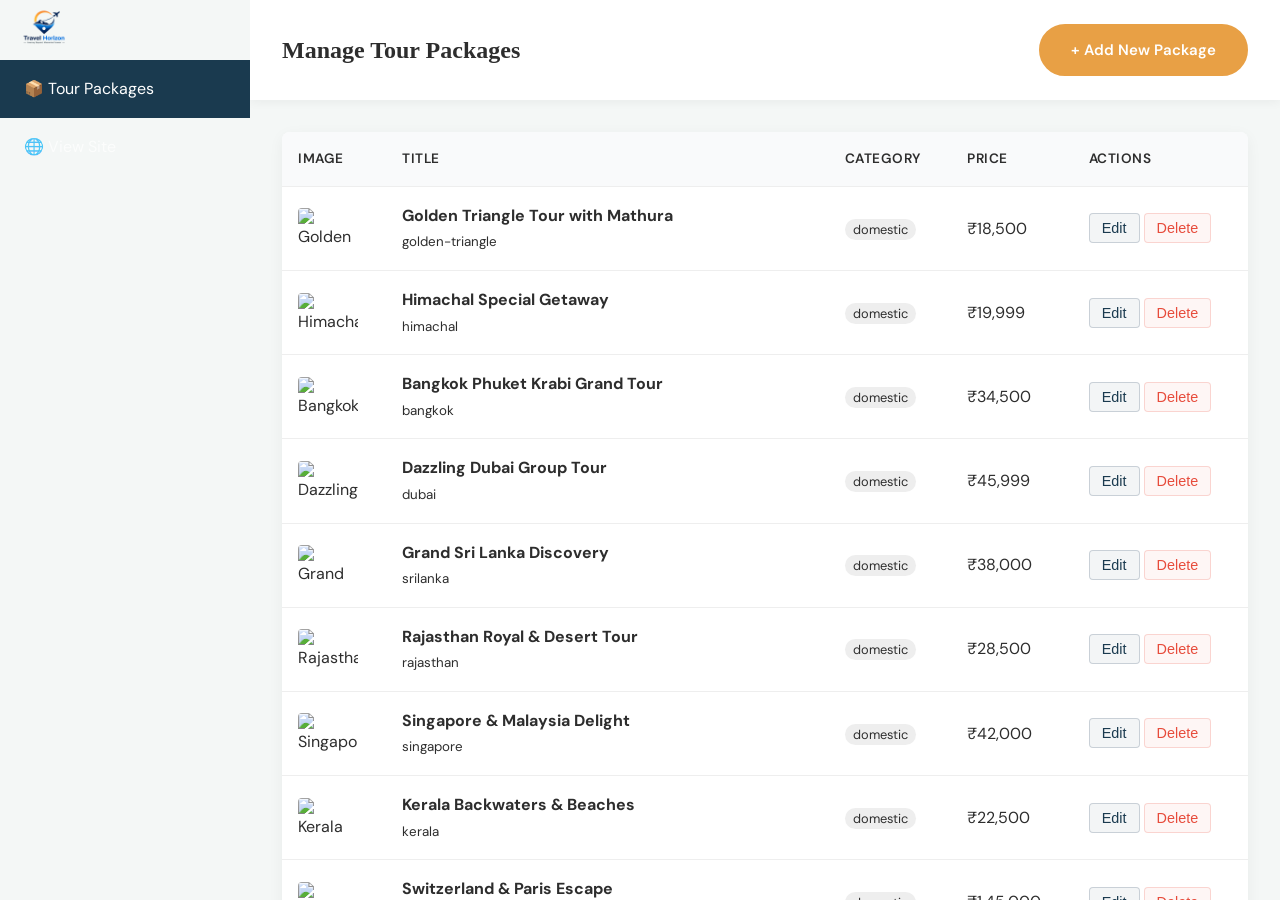
==== admin.html @ 4159245f "Complete travel agency project: expanded destinations, dynamic routing, and UI fixes" ====
<!DOCTYPE html>
<html lang="en">

<head>
  <meta charset="UTF-8" />
  <meta name="viewport" content="width=device-width, initial-scale=1.0" />
  <title>Admin Dashboard – Travel Horizon</title>
  <link rel="preconnect" href="https://fonts.googleapis.com" />
  <link rel="preconnect" href="https://fonts.gstatic.com" crossorigin />
  <link href="https://fonts.googleapis.com/css2?family=DM+Sans:wght@400;500;700&display=swap" rel="stylesheet" />
  <link rel="stylesheet" href="css/style.css" />
  <link rel="stylesheet" href="css/admin.css" />
</head>

<body class="admin-body">

  <aside class="admin-sidebar">
    <a href="index.html" class="nav-logo">
      <img src="travel_logo.png?v=2" alt="Travel Horizon Logo" class="nav-logo-img">
    </a>
    <ul class="admin-nav">
      <li><a href="admin.html" class="active">📦 Tour Packages</a></li>
      <li><a href="index.html">🌐 View Site</a></li>
    </ul>
  </aside>

  <main class="admin-main">
    <header class="admin-header">
      <h1>Manage Tour Packages</h1>
      <button class="btn btn-primary" onclick="openPackageModal()">+ Add New Package</button>
    </header>

    <div class="admin-content">
      <table class="admin-table">
        <thead>
          <tr>
            <th>Image</th>
            <th>Title</th>
            <th>Category</th>
            <th>Price</th>
            <th>Actions</th>
          </tr>
        </thead>
        <tbody id="packageTableBody">
          <!-- Dynamic rows go here -->
        </tbody>
      </table>
    </div>
  </main>

  <!-- Modal for Add/Edit Package -->
  <div class="admin-modal" id="packageModal">
    <div class="admin-modal-content">
      <div class="admin-modal-header">
        <h3 id="modalTitle">Add/Edit Package</h3>
        <button class="close-btn" onclick="closePackageModal()">✕</button>
      </div>
      <form id="packageForm">
        <input type="hidden" id="pkgId" />
        <div class="form-sections" style="padding: 24px; overflow-y: auto; flex: 1;">

          <h4
            style="margin-top:0; margin-bottom:16px; font-family:'Playfair Display', serif; color:var(--primary); font-size:1.2rem;">
            Basic Info</h4>
          <div class="form-grid" style="padding:0; overflow:visible;">
            <div class="form-group">
              <label>Package ID (slug, e.g. goa-special)</label>
              <input type="text" id="pkgSlug" required />
            </div>
            <div class="form-group">
              <label>Title</label>
              <input type="text" id="pkgTitle" required />
            </div>
            <div class="form-group">
              <label>Price (e.g. ₹20,000)</label>
              <input type="text" id="pkgPrice" required />
            </div>
            <div class="form-group">
              <label>Meta Details (e.g. 🗓 4N 5D • Delhi · Agra)</label>
              <input type="text" id="pkgMeta" required />
            </div>
            <div class="form-group">
              <label>Departure City</label>
              <input type="text" id="pkgDeparture" />
            </div>
            <div class="form-group">
              <label>Category (for filtering, e.g. domestic, international, group)</label>
              <input type="text" id="pkgCategory" value="domestic" />
            </div>
            <div class="form-group">
              <label>Nights (e.g. Delhi 1N, Agra 1N)</label>
              <input type="text" id="pkgNights" required />
            </div>
            <div class="form-group">
              <label>Type (e.g. 5 Days / 4 Nights)</label>
              <input type="text" id="pkgType" required />
            </div>
            <div class="form-group full-width">
              <label>Hero Image URL</label>
              <input type="url" id="pkgImage" required />
            </div>
            <div class="form-group full-width">
              <label>Overview Text</label>
              <textarea id="pkgOverview" rows="3" required></textarea>
            </div>
          </div>

          <hr style="margin:32px 0; border:0; border-top:1px solid #eee;" />

          <h4
            style="margin-top:0; margin-bottom:16px; font-family:'Playfair Display', serif; color:var(--primary); font-size:1.2rem;">
            Expectations & Suggestions</h4>
          <div class="dynamic-list-section">
            <div style="display:flex; justify-content:space-between; align-items:center; margin-bottom:12px;">
              <h4 style="margin:0;">What to Expect</h4>
              <button type="button" class="btn btn-outline" style="padding:4px 12px; font-size:0.85rem;"
                onclick="addListStringItem('expectList')">+ Add Expectation</button>
            </div>
            <div id="expectList" class="dynamic-string-list"></div>
          </div>

          <hr style="margin:24px 0; border:0; border-top:1px solid #eee;" />

          <div class="dynamic-list-section">
            <div style="display:flex; justify-content:space-between; align-items:center; margin-bottom:12px;">
              <h4 style="margin:0;">Suggestions</h4>
              <button type="button" class="btn btn-outline" style="padding:4px 12px; font-size:0.85rem;"
                onclick="addListStringItem('suggestionsList')">+ Add Suggestion</button>
            </div>
            <div id="suggestionsList" class="dynamic-string-list"></div>
          </div>

          <hr style="margin:32px 0; border:0; border-top:1px solid #eee;" />

          <div style="display:flex; justify-content:space-between; align-items:center; margin-bottom:16px;">
            <h4 style="margin:0; font-family:'Playfair Display', serif; color:var(--primary); font-size:1.2rem;">
              Itinerary Days</h4>
            <button type="button" class="btn btn-outline" style="padding:4px 12px; font-size:0.85rem;"
              onclick="addItineraryDay()">+ Add Day</button>
          </div>
          <div id="itineraryList"></div>

          <hr style="margin:32px 0; border:0; border-top:1px solid #eee;" />

          <h4
            style="margin-top:0; margin-bottom:16px; font-family:'Playfair Display', serif; color:var(--primary); font-size:1.2rem;">
            Inclusions & Exclusions</h4>
          <div class="dynamic-list-section">
            <div style="display:flex; justify-content:space-between; align-items:center; margin-bottom:12px;">
              <h4 style="margin:0;">Inclusions</h4>
              <button type="button" class="btn btn-outline" style="padding:4px 12px; font-size:0.85rem;"
                onclick="addListStringItem('inclusionsList')">+ Add Inclusion</button>
            </div>
            <div id="inclusionsList" class="dynamic-string-list"></div>
          </div>

          <hr style="margin:24px 0; border:0; border-top:1px solid #eee;" />

          <div class="dynamic-list-section">
            <div style="display:flex; justify-content:space-between; align-items:center; margin-bottom:12px;">
              <h4 style="margin:0;">Exclusions</h4>
              <button type="button" class="btn btn-outline" style="padding:4px 12px; font-size:0.85rem;"
                onclick="addListStringItem('exclusionsList')">+ Add Exclusion</button>
            </div>
            <div id="exclusionsList" class="dynamic-string-list"></div>
          </div>

          <hr style="margin:32px 0; border:0; border-top:1px solid #eee;" />

          <div style="display:flex; justify-content:space-between; align-items:center; margin-bottom:16px;">
            <h4 style="margin:0; font-family:'Playfair Display', serif; color:var(--primary); font-size:1.2rem;">
              Frequently Asked Questions</h4>
            <button type="button" class="btn btn-outline" style="padding:4px 12px; font-size:0.85rem;"
              onclick="addFAQ()">+ Add FAQ</button>
          </div>
          <div id="faqList"></div>

        </div>
        <div class="admin-modal-footer">
          <button type="button" class="btn btn-outline" onclick="closePackageModal()">Cancel</button>
          <button type="submit" class="btn btn-primary">Save Package</button>
        </div>
      </form>
    </div>
  </div>

  <script src="js/tourData.js"></script>
  <script src="js/admin.js"></script>
</body>

</html>
---- css/style.css ----
/* ========== CSS VARIABLES ========== */
:root {
  --primary: #1a3a4f;
  --primary-dark: #0e2535;
  --accent: #e8a045;
  --accent-light: #f5c47a;
  --white: #ffffff;
  --off-white: #f8f5f0;
  --light-gray: #f0ece6;
  --gray: #8a8a8a;
  --dark: #1a1a1a;
  --text: #2d2d2d;
  --text-muted: #666;
  --shadow: 0 4px 20px rgba(0,0,0,0.12);
  --shadow-lg: 0 8px 40px rgba(0,0,0,0.18);
  --radius: 12px;
  --radius-sm: 6px;
  --transition: all 0.35s cubic-bezier(0.4, 0, 0.2, 1);
}

/* ========== RESET & BASE ========== */
*, *::before, *::after { box-sizing: border-box; margin: 0; padding: 0; }

html { scroll-behavior: smooth; font-size: 16px; }

body {
  font-family: 'Lora', Georgia, serif;
  color: var(--text);
  background: var(--white);
  overflow-x: hidden;
  line-height: 1.6;
}

h1, h2, h3, h4, h5 {
  font-family: 'Playfair Display', Georgia, serif;
  line-height: 1.2;
  font-weight: 700;
}

a { text-decoration: none; color: inherit; }
img { max-width: 100%; display: block; }
ul { list-style: none; }

.container {
  max-width: 1240px;
  margin: 0 auto;
  padding: 0 24px;
}

.section-pad { padding: 90px 0; }
.section-pad-sm { padding: 60px 0; }

/* ========== BUTTONS ========== */
.btn {
  display: inline-flex;
  align-items: center;
  gap: 8px;
  padding: 14px 30px;
  border-radius: 50px;
  font-family: 'DM Sans', sans-serif;
  font-size: 15px;
  font-weight: 600;
  cursor: pointer;
  transition: var(--transition);
  border: 2px solid transparent;
  white-space: nowrap;
}

.btn-primary {
  background: var(--accent);
  color: var(--white);
  border-color: var(--accent);
}
.btn-primary:hover {
  background: #d4893a;
  border-color: #d4893a;
  transform: translateY(-2px);
  box-shadow: 0 8px 24px rgba(232, 160, 69, 0.4);
}

.btn-outline {
  background: transparent;
  color: var(--white);
  border-color: rgba(255,255,255,0.7);
}
.btn-outline:hover {
  background: var(--white);
  color: var(--primary);
  border-color: var(--white);
}

.btn-dark {
  background: var(--primary);
  color: var(--white);
  border-color: var(--primary);
}
.btn-dark:hover {
  background: var(--primary-dark);
  transform: translateY(-2px);
  box-shadow: var(--shadow);
}

/* ========== SECTION HEADER ========== */
.section-header {
  text-align: center;
  margin-bottom: 56px;
}
.section-label {
  display: inline-block;
  font-family: 'DM Sans', sans-serif;
  font-size: 13px;
  font-weight: 600;
  letter-spacing: 3px;
  text-transform: uppercase;
  color: var(--accent);
  margin-bottom: 12px;
}
.section-title {
  font-size: clamp(2rem, 4vw, 2.8rem);
  color: var(--primary);
  margin-bottom: 16px;
}
.section-sub {
  font-size: 17px;
  color: var(--text-muted);
  max-width: 560px;
  margin: 0 auto;
  font-family: 'DM Sans', sans-serif;
}

/* ========== NAVBAR ========== */
.navbar {
  position: fixed;
  top: 0; left: 0; right: 0;
  z-index: 1000;
  padding: 0 24px;
  background: var(--white);
  box-shadow: 0 2px 10px rgba(0,0,0,0.05);
  transition: var(--transition);
}
.navbar.scrolled {
  background: var(--white);
  box-shadow: 0 4px 20px rgba(0,0,0,0.1);
  padding: 0 24px;
}
.nav-inner {
  max-width: 1240px;
  margin: 0 auto;
  display: flex;
  align-items: center;
  justify-content: space-between;
  height: 76px;
}
.nav-logo {
  display: flex;
  align-items: center;
  gap: 10px;
}
.nav-logo-img {
  height: 60px;
  width: auto;
  object-fit: contain;
}
.nav-logo-icon {
  width: 42px; height: 42px;
  background: var(--accent);
  border-radius: 10px;
  display: flex; align-items: center; justify-content: center;
  font-size: 20px;
}
.nav-logo-text {
  font-family: 'Playfair Display', serif;
  font-size: 20px;
  font-weight: 700;
  color: var(--white);
  line-height: 1.1;
}
.nav-logo-text span {
  display: block;
  font-size: 10px;
  font-family: 'DM Sans', sans-serif;
  letter-spacing: 2px;
  text-transform: uppercase;
  opacity: 0.75;
  font-weight: 400;
}

.nav-links {
  display: flex;
  align-items: center;
  gap: 12px;
}
.nav-link {
  font-family: 'DM Sans', sans-serif;
  font-size: 13px;
  font-weight: 700;
  text-transform: uppercase;
  letter-spacing: 0.5px;
  color: #888;
  padding: 8px 14px;
  border-radius: var(--radius-sm);
  transition: var(--transition);
  position: relative;
}
.nav-link:hover { color: var(--accent); background: transparent; }
.nav-link.active { color: var(--accent); }

/* Dropdown */
.nav-item { position: relative; }
.nav-item:hover .dropdown { opacity: 1; visibility: visible; transform: translateY(0); }
.dropdown {
  position: absolute;
  top: calc(100% + 8px);
  left: 50%;
  transform: translateX(-50%) translateY(10px);
  background: var(--white);
  border-radius: var(--radius);
  box-shadow: var(--shadow-lg);
  min-width: 200px;
  padding: 8px;
  opacity: 0;
  visibility: hidden;
  transition: var(--transition);
  z-index: 100;
}
.dropdown a {
  display: block;
  padding: 9px 14px;
  font-family: 'DM Sans', sans-serif;
  font-size: 14px;
  color: var(--text);
  border-radius: var(--radius-sm);
  transition: var(--transition);
}
.dropdown a:hover { background: var(--light-gray); color: var(--primary); }

/* ========== MEGA MENU ========== */
.mega-dropdown {
  position: absolute;
  top: calc(100% + 8px);
  left: 50%;
  transform: translateX(-50%) translateY(10px);
  background: var(--white);
  border-radius: var(--radius);
  box-shadow: var(--shadow-lg);
  width: 600px;
  padding: 24px;
  opacity: 0;
  visibility: hidden;
  transition: var(--transition);
  z-index: 100;
  display: flex;
  gap: 24px;
}
.nav-item:hover .mega-dropdown { opacity: 1; visibility: visible; transform: translateX(-50%) translateY(0); }
.mega-dropdown.wide { width: 800px; }
.mega-col { flex: 1; }
.mega-title {
  font-family: 'DM Sans', sans-serif;
  font-size: 13px;
  font-weight: 700;
  color: var(--primary);
  margin-bottom: 12px;
  text-transform: uppercase;
  letter-spacing: 1px;
  border-bottom: 2px solid var(--light-gray);
  padding-bottom: 8px;
}
.mega-col a {
  display: block;
  padding: 6px 0;
  font-family: 'DM Sans', sans-serif;
  font-size: 14px;
  color: var(--text-muted);
  transition: var(--transition);
}
.mega-col a:hover { color: var(--accent); transform: translateX(4px); }

/* ========== TOUR DETAIL & TABS ========== */
.tour-detail-hero {
  height: 60vh;
  min-height: 400px;
  background-size: cover;
  background-position: center;
  position: relative;
  display: flex;
  align-items: flex-end;
  padding-bottom: 60px;
}
.tour-detail-hero::before {
  content: ''; position: absolute; inset: 0;
  background: linear-gradient(to top, rgba(0,0,0,0.8), transparent);
}
.tour-detail-hero .container { position: relative; z-index: 2; color: var(--white); }
.tour-detail-title { font-size: clamp(2.5rem, 5vw, 4rem); margin-bottom: 10px; }
.tour-detail-meta { font-family: 'DM Sans', sans-serif; font-size: 16px; opacity: 0.9; }

.tour-detail-layout {
  display: grid;
  grid-template-columns: 2fr 1fr;
  gap: 40px;
  padding: 60px 0;
}

.tour-tabs { display: flex; gap: 8px; margin-bottom: 30px; border-bottom: 2px solid var(--light-gray); overflow-x: auto; }
.tab-btn {
  background: none; border: none; font-family: 'DM Sans', sans-serif; font-size: 16px; font-weight: 600;
  color: var(--text-muted); padding: 12px 24px; cursor: pointer; transition: var(--transition);
  border-bottom: 3px solid transparent; margin-bottom: -2px; white-space: nowrap;
}
.tab-btn.active { color: var(--primary); border-color: var(--accent); }

.tab-pane { display: none; animation: fadeIn 0.4s ease; }
.tab-pane.active { display: block; }

.itinerary-day { margin-bottom: 24px; background: var(--off-white); padding: 24px; border-radius: var(--radius); }
.itinerary-day h4 { font-family: 'DM Sans', sans-serif; color: var(--primary); margin-bottom: 12px; font-size: 18px; }

.sticky-widget {
  background: var(--white); padding: 30px; border-radius: var(--radius);
  box-shadow: var(--shadow); position: sticky; top: 100px;
}
.widget-price { font-size: 32px; font-weight: 700; color: var(--primary); margin-bottom: 20px; font-family: 'Playfair Display', serif; }
.widget-price span { font-size: 14px; color: var(--text-muted); font-family: 'DM Sans', sans-serif; font-weight: 400; }
.widget-features { margin-bottom: 24px; }
.widget-features li { display: flex; align-items: center; gap: 10px; margin-bottom: 12px; font-family: 'DM Sans', sans-serif; font-size: 15px; }

@media (max-width: 992px) {
  .tour-detail-layout { grid-template-columns: 1fr; }
  .mega-dropdown { display: none; }
}
.nav-cta { margin-left: 8px; padding: 10px 22px; font-size: 14px; }

.nav-hamburger {
  display: none;
  flex-direction: column;
  gap: 5px;
  cursor: pointer;
  padding: 8px;
}
.nav-hamburger span {
  display: block;
  width: 24px; height: 2px;
  background: var(--primary);
  border-radius: 2px;
  transition: var(--transition);
}

/* ========== HERO ========== */
.hero {
  position: relative;
  min-height: 100vh;
  display: flex;
  align-items: center;
  background: #111;
  overflow: hidden;
}
.hero-bg {
  position: absolute; inset: 0;
  background-image: url('https://images.unsplash.com/photo-1476514525535-07fb3b4ae5f1?w=1600&q=80');
  background-size: cover;
  background-position: center;
  opacity: 1;
}
.hero-overlay {
  position: absolute; inset: 0;
  background: linear-gradient(to right, rgba(0,0,0,0.85) 0%, rgba(0,0,0,0.3) 100%);
}
.hero-content {
  position: relative;
  z-index: 2;
  padding: 120px 24px 80px;
  max-width: 1240px;
  margin: 0 auto;
  width: 100%;
}
.hero-badge {
  display: inline-flex;
  align-items: center;
  gap: 8px;
  background: rgba(232,160,69,0.2);
  border: 1px solid rgba(232,160,69,0.4);
  color: var(--accent-light);
  padding: 6px 16px;
  border-radius: 50px;
  font-family: 'DM Sans', sans-serif;
  font-size: 13px;
  letter-spacing: 1.5px;
  text-transform: uppercase;
  margin-bottom: 24px;
}
.hero-title {
  font-size: clamp(2.8rem, 7vw, 5.2rem);
  color: var(--white);
  line-height: 1.05;
  margin-bottom: 24px;
  max-width: 700px;
}
.hero-title .highlight { color: var(--accent); }
.hero-sub {
  font-family: 'DM Sans', sans-serif;
  font-size: 18px;
  color: rgba(255,255,255,0.75);
  max-width: 500px;
  margin-bottom: 40px;
  line-height: 1.7;
}
.hero-buttons { display: flex; gap: 16px; flex-wrap: wrap; margin-bottom: 64px; }

.hero-stats {
  display: flex;
  gap: 48px;
  flex-wrap: wrap;
}
.stat-num {
  font-family: 'Playfair Display', serif;
  font-size: 2.2rem;
  font-weight: 700;
  color: var(--white);
  line-height: 1;
}
.stat-num span { color: var(--accent); }
.stat-label {
  font-family: 'DM Sans', sans-serif;
  font-size: 13px;
  color: rgba(255,255,255,0.6);
  margin-top: 4px;
}

/* Search Bar */
.search-bar {
  position: relative;
  z-index: 10;
  background: var(--white);
  border-radius: 20px;
  box-shadow: 0 20px 60px rgba(0,0,0,0.25);
  padding: 28px 36px;
  margin: -60px auto 0;
  max-width: 1000px;
}
.search-bar-title {
  font-family: 'DM Sans', sans-serif;
  font-size: 13px;
  font-weight: 600;
  letter-spacing: 2px;
  text-transform: uppercase;
  color: var(--gray);
  margin-bottom: 20px;
}
.search-fields {
  display: grid;
  grid-template-columns: 1fr 1fr 1fr auto;
  gap: 16px;
  align-items: end;
}
.search-field label {
  display: block;
  font-family: 'DM Sans', sans-serif;
  font-size: 12px;
  font-weight: 600;
  color: var(--gray);
  letter-spacing: 1px;
  text-transform: uppercase;
  margin-bottom: 8px;
}
.search-field select,
.search-field input {
  width: 100%;
  padding: 12px 16px;
  border: 2px solid var(--light-gray);
  border-radius: var(--radius-sm);
  font-family: 'DM Sans', sans-serif;
  font-size: 15px;
  color: var(--text);
  background: var(--off-white);
  transition: var(--transition);
  appearance: none;
  outline: none;
}
.search-field select:focus,
.search-field input:focus {
  border-color: var(--accent);
  background: var(--white);
}

/* ========== DESTINATIONS ========== */
.destinations { background: var(--off-white); }

.dest-grid {
  display: grid;
  grid-template-columns: repeat(auto-fill, minmax(220px, 1fr));
  gap: 24px;
}
.dest-card {
  position: relative;
  border-radius: var(--radius);
  overflow: hidden;
  aspect-ratio: 3/4;
  cursor: pointer;
  transition: transform 0.4s cubic-bezier(0.4,0,0.2,1), box-shadow 0.4s ease;
  display: block;
  text-decoration: none;
}
.dest-card:first-child { grid-column: span 2; aspect-ratio: auto; min-height: 300px; }
.dest-card:hover { transform: translateY(-6px); box-shadow: 0 20px 60px rgba(0,0,0,0.3); }

/* Background image fills the card */
.dest-placeholder {
  position: absolute;
  inset: 0;
  width: 100%; height: 100%;
  background-size: cover;
  background-position: center;
  transition: transform 0.6s ease;
}
.dest-card:hover .dest-placeholder { transform: scale(1.08); }

/* Base dark gradient overlay */
.dest-overlay {
  position: absolute; inset: 0;
  background: linear-gradient(to top, rgba(0,0,0,0.80) 0%, rgba(0,0,0,0.15) 55%, rgba(0,0,0,0.10) 100%);
  transition: background 0.4s ease;
}
.dest-card:hover .dest-overlay {
  background: rgba(0,0,0,0.58);
}

/* Tour count badge — top-right corner */
.dest-count {
  position: absolute;
  top: 16px; right: 16px;
  font-family: 'DM Sans', sans-serif;
  font-size: 13px;
  font-weight: 700;
  background: var(--accent);
  color: var(--white);
  padding: 5px 14px;
  border-radius: 6px;
  z-index: 3;
  letter-spacing: 0.2px;
}

/* Default info (bottom) — always visible, slides up on hover */
.dest-info {
  position: absolute;
  inset: 0;
  display: flex;
  flex-direction: column;
  align-items: center;
  justify-content: center;
  padding: 24px;
  color: var(--white);
  text-align: center;
  z-index: 2;
  opacity: 0;
  transform: translateY(12px);
  transition: opacity 0.4s ease, transform 0.4s ease;
}
.dest-card:hover .dest-info {
  opacity: 1;
  transform: translateY(0);
}

/* Static label at bottom (non-hover) */
.dest-label {
  position: absolute;
  bottom: 0; left: 0; right: 0;
  padding: 20px;
  color: var(--white);
  z-index: 2;
  transition: opacity 0.35s ease;
}
.dest-card:hover .dest-label { opacity: 0; pointer-events: none; }

.dest-name { font-size: 1.5rem; font-weight: 700; margin-bottom: 8px; }
.dest-tagline {
  font-family: 'DM Sans', sans-serif;
  font-size: 14px;
  opacity: 0.9;
  margin-bottom: 20px;
  line-height: 1.5;
}
.dest-view-btn {
  display: inline-block;
  font-family: 'DM Sans', sans-serif;
  font-size: 13px;
  font-weight: 700;
  letter-spacing: 1.5px;
  text-transform: uppercase;
  color: var(--accent);
  text-decoration: none;
  transition: color 0.2s;
}
.dest-view-btn:hover { color: var(--accent-light); }

/* Destination image classes */
.dp-paris { background-image: url('https://images.unsplash.com/photo-1499856871958-5b9627545d1a?w=800&q=80'); background-size: cover; background-position: center; }
.dp-bali  { background-image: url('https://images.unsplash.com/photo-1537996194471-e657df975ab4?w=800&q=80'); background-size: cover; background-position: center; }
.dp-dubai { background-image: url('https://images.unsplash.com/photo-1512453979798-5ea266f8880c?w=800&q=80'); background-size: cover; background-position: center; }
.dp-sg    { background-image: url('https://images.unsplash.com/photo-1525625293386-3f8f99389edd?w=800&q=80'); background-size: cover; background-position: center; }
.dp-japan { background-image: url('https://images.unsplash.com/photo-1493976040374-85c8e12f0c0e?w=800&q=80'); background-size: cover; background-position: center; }
.dp-swiss { background-image: url('https://images.unsplash.com/photo-1530122037265-a5f1f91d3b99?w=800&q=80'); background-size: cover; background-position: center; }

/* Legacy placeholder colors (kept for compatibility) */
.dp-1 { background: linear-gradient(135deg, #667eea 0%, #764ba2 100%); }
.dp-2 { background: linear-gradient(135deg, #f093fb 0%, #f5576c 100%); }
.dp-3 { background: linear-gradient(135deg, #4facfe 0%, #00f2fe 100%); }
.dp-4 { background: linear-gradient(135deg, #43e97b 0%, #38f9d7 100%); }
.dp-5 { background: linear-gradient(135deg, #fa709a 0%, #fee140 100%); }
.dp-6 { background: linear-gradient(135deg, #a18cd1 0%, #fbc2eb 100%); }

/* ========== DESTINATION TOURS PAGE ========== */
.dest-hero {
  height: 55vh;
  min-height: 360px;
  background-size: cover;
  background-position: center;
  position: relative;
  display: flex;
  align-items: center;
  justify-content: center;
}
.dest-hero::before {
  content: '';
  position: absolute; inset: 0;
  background: linear-gradient(to bottom, rgba(0,0,0,0.45) 0%, rgba(0,0,0,0.60) 100%);
}
.dest-hero-content {
  position: relative; z-index: 2;
  text-align: center;
  color: var(--white);
  padding: 20px;
}
.dest-hero-label {
  font-family: 'DM Sans', sans-serif;
  font-size: 13px;
  letter-spacing: 3px;
  text-transform: uppercase;
  color: var(--accent-light);
  margin-bottom: 12px;
  display: block;
}
.dest-hero-title {
  font-size: clamp(2.8rem, 7vw, 5rem);
  font-family: 'Playfair Display', serif;
  font-weight: 700;
  line-height: 1.1;
  margin-bottom: 12px;
}
.dest-hero-tagline {
  font-family: 'DM Sans', sans-serif;
  font-size: 18px;
  opacity: 0.88;
}

.dest-tours-section { padding: 70px 0 90px; background: var(--off-white); }
.dest-tours-grid {
  display: grid;
  grid-template-columns: repeat(auto-fill, minmax(300px, 1fr));
  gap: 28px;
  margin-top: 48px;
}

/* ========== PACKAGES ========== */
.packages { background: var(--white); }

.pkg-tabs {
  display: flex;
  gap: 8px;
  justify-content: center;
  flex-wrap: wrap;
  margin-bottom: 48px;
}
.pkg-tab {
  padding: 9px 22px;
  border-radius: 50px;
  font-family: 'DM Sans', sans-serif;
  font-size: 14px;
  font-weight: 500;
  cursor: pointer;
  border: 2px solid var(--light-gray);
  background: transparent;
  color: var(--text-muted);
  transition: var(--transition);
}
.pkg-tab:hover, .pkg-tab.active {
  background: var(--primary);
  color: var(--white);
  border-color: var(--primary);
}

.pkg-grid {
  display: grid;
  grid-template-columns: repeat(auto-fill, minmax(300px, 1fr));
  gap: 28px;
}
.pkg-card {
  border-radius: var(--radius);
  overflow: hidden;
  box-shadow: 0 2px 16px rgba(0,0,0,0.08);
  transition: var(--transition);
  background: var(--white);
  border: 1px solid rgba(0,0,0,0.05);
}
.pkg-card:hover { transform: translateY(-6px); box-shadow: var(--shadow-lg); }

.pkg-img-wrap { position: relative; height: 220px; overflow: hidden; }
.pkg-img {
  width: 100%; height: 100%;
  object-fit: cover;
  transition: transform 0.5s ease;
}
.pkg-card:hover .pkg-img { transform: scale(1.06); }

.pkg-badge {
  position: absolute;
  top: 14px; left: 14px;
  background: var(--accent);
  color: var(--white);
  font-family: 'DM Sans', sans-serif;
  font-size: 11px;
  font-weight: 700;
  padding: 4px 10px;
  border-radius: 50px;
  letter-spacing: 1px;
  text-transform: uppercase;
}
.pkg-badge.group { background: var(--primary); }
.pkg-badge.sale { background: #e74c3c; }

.pkg-body { padding: 22px; }
.pkg-meta {
  display: flex;
  align-items: center;
  gap: 16px;
  margin-bottom: 10px;
}
.pkg-duration {
  font-family: 'DM Sans', sans-serif;
  font-size: 13px;
  color: var(--gray);
  display: flex;
  align-items: center;
  gap: 5px;
}
.pkg-title {
  font-size: 1.15rem;
  color: var(--primary);
  margin-bottom: 8px;
  line-height: 1.3;
}
.pkg-locations {
  font-family: 'DM Sans', sans-serif;
  font-size: 13px;
  color: var(--text-muted);
  margin-bottom: 16px;
  line-height: 1.5;
}
.pkg-footer {
  display: flex;
  align-items: center;
  justify-content: space-between;
  padding-top: 16px;
  border-top: 1px solid var(--light-gray);
}
.pkg-price {
  font-family: 'DM Sans', sans-serif;
}
.pkg-price .original {
  font-size: 13px;
  color: var(--gray);
  text-decoration: line-through;
}
.pkg-price .current {
  font-size: 1.4rem;
  font-weight: 700;
  color: var(--primary);
}
.pkg-price .per { font-size: 12px; color: var(--gray); }

.pkg-btn {
  padding: 9px 18px;
  font-size: 13px;
}

/* Package placeholder images */
.pkg-placeholder {
  width: 100%; height: 100%;
  display: flex;
  align-items: center;
  justify-content: center;
  font-size: 56px;
}
.pp-1 { background-image: url('https://images.unsplash.com/photo-1518684079-3c830dcef090?w=800&q=80'); background-size: cover; background-position: center; }
.pp-2 { background-image: url('https://images.unsplash.com/photo-1552465011-b4e21bf6e79a?w=800&q=80'); background-size: cover; background-position: center; }
.pp-3 { background-image: url('https://images.unsplash.com/photo-1516426122078-c23e76319801?w=800&q=80'); background-size: cover; background-position: center; }
.pp-4 { background-image: url('https://images.unsplash.com/photo-1477587458883-47145ed94245?w=800&q=80'); background-size: cover; background-position: center; }
.pp-5 { background-image: url('https://images.unsplash.com/photo-1581793745862-99fde7fa73d2?w=800&q=80'); background-size: cover; background-position: center; }
.pp-6 { background-image: url('https://images.unsplash.com/photo-1519681393784-d120267933ba?w=800&q=80'); background-size: cover; background-position: center; }

/* ========== WHY CHOOSE US ========== */
.why-us { background: var(--primary); }
.why-inner {
  display: grid;
  grid-template-columns: 1fr 1fr;
  gap: 80px;
  align-items: center;
}
.why-visual {
  position: relative;
  height: 500px;
}
.why-img-main {
  position: absolute;
  top: 0; left: 0;
  width: 75%; height: 80%;
  border-radius: var(--radius);
  overflow: hidden;
  box-shadow: var(--shadow-lg);
}
.why-img-secondary {
  position: absolute;
  bottom: 0; right: 0;
  width: 55%; height: 55%;
  border-radius: var(--radius);
  overflow: hidden;
  box-shadow: var(--shadow-lg);
  border: 4px solid var(--primary);
}
.why-img-main, .why-img-secondary {
  background: rgba(255,255,255,0.1);
  display: flex;
  align-items: center;
  justify-content: center;
  font-size: 64px;
}
.why-float-card {
  position: absolute;
  top: 40%; left: 60%;
  background: var(--accent);
  color: var(--white);
  padding: 18px 22px;
  border-radius: var(--radius);
  box-shadow: var(--shadow-lg);
  text-align: center;
  min-width: 120px;
}
.why-float-num {
  font-family: 'Playfair Display', serif;
  font-size: 2rem;
  font-weight: 700;
}
.why-float-label {
  font-family: 'DM Sans', sans-serif;
  font-size: 12px;
  opacity: 0.9;
}

.why-content .section-label { text-align: left; }
.why-title {
  font-size: clamp(2rem, 4vw, 2.8rem);
  color: var(--white);
  margin-bottom: 20px;
  line-height: 1.2;
}
.why-desc {
  font-family: 'DM Sans', sans-serif;
  font-size: 16px;
  color: rgba(255,255,255,0.72);
  line-height: 1.8;
  margin-bottom: 40px;
}
.features-grid {
  display: grid;
  grid-template-columns: 1fr 1fr;
  gap: 24px;
  margin-bottom: 40px;
}
.feature-item {
  display: flex;
  gap: 16px;
  align-items: flex-start;
}
.feature-icon {
  width: 48px; height: 48px;
  border-radius: 10px;
  background: rgba(232,160,69,0.2);
  border: 1px solid rgba(232,160,69,0.3);
  display: flex; align-items: center; justify-content: center;
  font-size: 22px;
  flex-shrink: 0;
}
.feature-text h4 {
  font-family: 'DM Sans', sans-serif;
  font-size: 15px;
  font-weight: 600;
  color: var(--white);
  margin-bottom: 4px;
}
.feature-text p {
  font-family: 'DM Sans', sans-serif;
  font-size: 13px;
  color: rgba(255,255,255,0.6);
  line-height: 1.5;
}

/* ========== CATEGORIES ========== */
.categories { background: var(--off-white); }
.cat-grid {
  display: grid;
  grid-template-columns: repeat(4, 1fr);
  gap: 20px;
}
.cat-card {
  text-align: center;
  padding: 36px 20px;
  background: var(--white);
  border-radius: var(--radius);
  cursor: pointer;
  transition: var(--transition);
  border: 2px solid transparent;
}
.cat-card:hover {
  border-color: var(--accent);
  transform: translateY(-4px);
  box-shadow: var(--shadow);
}
.cat-icon {
  font-size: 44px;
  margin-bottom: 14px;
}
.cat-name {
  font-size: 1.05rem;
  color: var(--primary);
  margin-bottom: 6px;
}
.cat-count {
  font-family: 'DM Sans', sans-serif;
  font-size: 13px;
  color: var(--gray);
}

/* ========== TESTIMONIALS ========== */
.testimonials { background: var(--white); }
.testimonial-grid {
  display: grid;
  grid-template-columns: repeat(auto-fill, minmax(320px, 1fr));
  gap: 28px;
}
.testi-card {
  background: var(--off-white);
  border-radius: var(--radius);
  padding: 32px;
  position: relative;
  transition: var(--transition);
}
.testi-card:hover { transform: translateY(-4px); box-shadow: var(--shadow); }
.testi-quote {
  font-size: 3rem;
  color: var(--accent);
  line-height: 1;
  font-family: Georgia, serif;
  margin-bottom: 16px;
}
.testi-text {
  font-size: 15px;
  color: var(--text-muted);
  line-height: 1.7;
  margin-bottom: 24px;
  font-style: italic;
}
.testi-footer {
  display: flex;
  align-items: center;
  gap: 14px;
}
.testi-avatar {
  width: 48px; height: 48px;
  border-radius: 50%;
  background: var(--primary);
  display: flex; align-items: center; justify-content: center;
  font-size: 18px;
  color: var(--white);
  font-family: 'Playfair Display', serif;
  font-weight: 700;
  flex-shrink: 0;
}
.testi-name {
  font-family: 'DM Sans', sans-serif;
  font-size: 15px;
  font-weight: 600;
  color: var(--text);
}
.testi-trip {
  font-family: 'DM Sans', sans-serif;
  font-size: 13px;
  color: var(--gray);
}
.testi-stars {
  margin-left: auto;
  color: var(--accent);
  font-size: 14px;
}

/* ========== NEWSLETTER ========== */
.newsletter {
  background: linear-gradient(135deg, var(--accent) 0%, #d4893a 100%);
  padding: 80px 0;
}
.newsletter-inner {
  display: flex;
  align-items: center;
  justify-content: space-between;
  gap: 40px;
  flex-wrap: wrap;
}
.newsletter-text h2 {
  font-size: clamp(1.8rem, 3vw, 2.4rem);
  color: var(--white);
  margin-bottom: 10px;
}
.newsletter-text p {
  font-family: 'DM Sans', sans-serif;
  color: rgba(255,255,255,0.85);
  font-size: 16px;
}
.newsletter-form {
  display: flex;
  gap: 12px;
  flex: 1;
  max-width: 480px;
}
.newsletter-form input {
  flex: 1;
  padding: 14px 20px;
  border: none;
  border-radius: 50px;
  font-family: 'DM Sans', sans-serif;
  font-size: 15px;
  outline: none;
}
.newsletter-form .btn {
  background: var(--primary);
  color: var(--white);
  border-color: var(--primary);
  white-space: nowrap;
}
.newsletter-form .btn:hover { background: var(--primary-dark); }

/* ========== FOOTER ========== */
footer {
  background: var(--primary-dark);
  padding: 80px 0 0;
  color: rgba(255,255,255,0.75);
}
.footer-grid {
  display: grid;
  grid-template-columns: 1.5fr 1fr 1fr 1fr;
  gap: 48px;
  padding-bottom: 60px;
}
.footer-brand .nav-logo { margin-bottom: 20px; }
.footer-desc {
  font-family: 'DM Sans', sans-serif;
  font-size: 14px;
  line-height: 1.8;
  color: rgba(255,255,255,0.6);
  margin-bottom: 24px;
}
.footer-contact-item {
  display: flex;
  align-items: center;
  gap: 10px;
  font-family: 'DM Sans', sans-serif;
  font-size: 14px;
  color: rgba(255,255,255,0.7);
  margin-bottom: 10px;
}
.footer-contact-item .icon { font-size: 16px; }

.footer-col h4 {
  font-family: 'DM Sans', sans-serif;
  font-size: 14px;
  font-weight: 700;
  letter-spacing: 1.5px;
  text-transform: uppercase;
  color: var(--white);
  margin-bottom: 20px;
}
.footer-links li { margin-bottom: 10px; }
.footer-links a {
  font-family: 'DM Sans', sans-serif;
  font-size: 14px;
  color: rgba(255,255,255,0.6);
  transition: var(--transition);
  display: flex;
  align-items: center;
  gap: 8px;
}
.footer-links a:hover { color: var(--accent); padding-left: 4px; }

.footer-bottom {
  border-top: 1px solid rgba(255,255,255,0.1);
  padding: 24px 0;
  display: flex;
  align-items: center;
  justify-content: space-between;
  flex-wrap: wrap;
  gap: 16px;
}
.footer-bottom p {
  font-family: 'DM Sans', sans-serif;
  font-size: 13px;
  color: rgba(255,255,255,0.5);
}
.social-links {
  display: flex;
  gap: 10px;
}
.social-link {
  width: 36px; height: 36px;
  border-radius: 50%;
  background: rgba(255,255,255,0.1);
  display: flex; align-items: center; justify-content: center;
  font-size: 15px;
  transition: var(--transition);
}
.social-link:hover { background: var(--accent); }

/* ========== PAGE HERO (inner pages) ========== */
.page-hero {
  background: #111;
  padding: 140px 24px 80px;
  text-align: center;
  position: relative;
  overflow: hidden;
}
.page-hero::before {
  content: '';
  position: absolute; inset: 0;
  background: url('https://images.unsplash.com/photo-1469474968028-56623f02e42e?w=1600&q=80') center/cover;
  opacity: 0.5;
}
.page-hero-content { position: relative; z-index: 1; }
.page-hero h1 {
  font-size: clamp(2.5rem, 5vw, 3.5rem);
  color: var(--white);
  margin-bottom: 14px;
}
.breadcrumb {
  font-family: 'DM Sans', sans-serif;
  font-size: 14px;
  color: rgba(255,255,255,0.65);
  display: flex;
  align-items: center;
  justify-content: center;
  gap: 8px;
}
.breadcrumb a { color: var(--accent); }
.breadcrumb a:hover { text-decoration: underline; }

/* ========== CONTACT PAGE ========== */
.contact-section { background: var(--off-white); }
.contact-grid {
  display: grid;
  grid-template-columns: 1fr 1.4fr;
  gap: 48px;
  align-items: start;
}
.contact-info-card {
  background: var(--primary);
  border-radius: var(--radius);
  padding: 48px 40px;
  color: var(--white);
}
.contact-info-card h3 {
  font-size: 1.8rem;
  margin-bottom: 12px;
}
.contact-info-card > p {
  font-family: 'DM Sans', sans-serif;
  font-size: 15px;
  color: rgba(255,255,255,0.72);
  margin-bottom: 40px;
  line-height: 1.7;
}
.contact-detail {
  display: flex;
  gap: 16px;
  margin-bottom: 28px;
}
.contact-detail-icon {
  width: 44px; height: 44px;
  background: rgba(232,160,69,0.2);
  border-radius: 10px;
  display: flex; align-items: center; justify-content: center;
  font-size: 20px;
  flex-shrink: 0;
}
.contact-detail h5 {
  font-family: 'DM Sans', sans-serif;
  font-size: 12px;
  letter-spacing: 1.5px;
  text-transform: uppercase;
  color: rgba(255,255,255,0.5);
  margin-bottom: 4px;
}
.contact-detail p {
  font-family: 'DM Sans', sans-serif;
  font-size: 15px;
  color: var(--white);
}

.contact-form-card {
  background: var(--white);
  border-radius: var(--radius);
  padding: 48px 40px;
  box-shadow: var(--shadow);
}
.contact-form-card h3 {
  font-size: 1.8rem;
  color: var(--primary);
  margin-bottom: 8px;
}
.contact-form-card > p {
  font-family: 'DM Sans', sans-serif;
  color: var(--text-muted);
  margin-bottom: 32px;
}
.form-row { display: grid; grid-template-columns: 1fr 1fr; gap: 20px; }
.form-group { margin-bottom: 20px; }
.form-group label {
  display: block;
  font-family: 'DM Sans', sans-serif;
  font-size: 13px;
  font-weight: 600;
  color: var(--text);
  margin-bottom: 8px;
}
.form-group input,
.form-group select,
.form-group textarea {
  width: 100%;
  padding: 13px 16px;
  border: 2px solid var(--light-gray);
  border-radius: var(--radius-sm);
  font-family: 'DM Sans', sans-serif;
  font-size: 15px;
  color: var(--text);
  background: var(--off-white);
  transition: var(--transition);
  outline: none;
  appearance: none;
}
.form-group input:focus,
.form-group select:focus,
.form-group textarea:focus {
  border-color: var(--accent);
  background: var(--white);
}
.form-group textarea { resize: vertical; min-height: 120px; }

/* ========== TOURS PAGE ========== */
.tours-section { background: var(--off-white); }
.tours-layout {
  display: grid;
  grid-template-columns: 280px 1fr;
  gap: 36px;
  align-items: start;
}
.filter-sidebar {
  background: var(--white);
  border-radius: var(--radius);
  padding: 28px;
  box-shadow: 0 2px 12px rgba(0,0,0,0.06);
  position: sticky;
  top: 100px;
}
.filter-sidebar h3 {
  font-size: 1.2rem;
  color: var(--primary);
  margin-bottom: 24px;
  padding-bottom: 16px;
  border-bottom: 2px solid var(--light-gray);
}
.filter-group { margin-bottom: 28px; }
.filter-group h4 {
  font-family: 'DM Sans', sans-serif;
  font-size: 13px;
  font-weight: 700;
  letter-spacing: 1.5px;
  text-transform: uppercase;
  color: var(--gray);
  margin-bottom: 14px;
}
.filter-option {
  display: flex;
  align-items: center;
  gap: 10px;
  margin-bottom: 10px;
  cursor: pointer;
}
.filter-option input[type="checkbox"] {
  width: 16px; height: 16px;
  accent-color: var(--accent);
}
.filter-option span {
  font-family: 'DM Sans', sans-serif;
  font-size: 14px;
  color: var(--text);
}
.filter-option .count {
  margin-left: auto;
  font-size: 12px;
  color: var(--gray);
}
.price-range input[type="range"] {
  width: 100%;
  accent-color: var(--accent);
}
.price-labels {
  display: flex;
  justify-content: space-between;
  font-family: 'DM Sans', sans-serif;
  font-size: 13px;
  color: var(--gray);
  margin-top: 8px;
}

.tours-main-header {
  display: flex;
  align-items: center;
  justify-content: space-between;
  margin-bottom: 24px;
  flex-wrap: wrap;
  gap: 16px;
}
.tours-count {
  font-family: 'DM Sans', sans-serif;
  font-size: 15px;
  color: var(--text-muted);
}
.tours-count strong { color: var(--text); }
.tours-sort select {
  padding: 9px 16px;
  border: 2px solid var(--light-gray);
  border-radius: var(--radius-sm);
  font-family: 'DM Sans', sans-serif;
  font-size: 14px;
  background: var(--white);
  outline: none;
  cursor: pointer;
}

/* ========== MOBILE NAV ========== */
.mobile-nav {
  position: fixed;
  inset: 0;
  background: var(--primary-dark);
  z-index: 999;
  padding: 100px 32px 40px;
  transform: translateX(100%);
  transition: transform 0.4s cubic-bezier(0.4, 0, 0.2, 1);
  overflow-y: auto;
}
.mobile-nav.open { transform: translateX(0); }
.mobile-nav-links a {
  display: block;
  font-family: 'Playfair Display', serif;
  font-size: 2rem;
  color: var(--white);
  padding: 14px 0;
  border-bottom: 1px solid rgba(255,255,255,0.1);
  transition: var(--transition);
}
.mobile-nav-links a:hover { color: var(--accent); padding-left: 12px; }

/* ========== ANIMATIONS ========== */
.fade-up {
  opacity: 0;
  transform: translateY(30px);
  transition: opacity 0.6s ease, transform 0.6s ease;
}
.fade-up.visible {
  opacity: 1;
  transform: translateY(0);
}
.fade-up-delay-1 { transition-delay: 0.1s; }
.fade-up-delay-2 { transition-delay: 0.2s; }
.fade-up-delay-3 { transition-delay: 0.3s; }
.fade-up-delay-4 { transition-delay: 0.4s; }

/* ========== BACK TO TOP ========== */
.back-to-top {
  position: fixed;
  bottom: 32px; right: 32px;
  width: 48px; height: 48px;
  background: var(--accent);
  color: var(--white);
  border-radius: 50%;
  display: flex; align-items: center; justify-content: center;
  font-size: 20px;
  cursor: pointer;
  opacity: 0;
  transform: translateY(20px);
  transition: var(--transition);
  z-index: 500;
  box-shadow: var(--shadow);
}
.back-to-top.visible { opacity: 1; transform: translateY(0); }
.back-to-top:hover { background: var(--primary); transform: translateY(-4px); }

/* ========== RESPONSIVE ========== */
@media (max-width: 1024px) {
  .why-inner { grid-template-columns: 1fr; }
  .why-visual { display: none; }
  .footer-grid { grid-template-columns: 1fr 1fr; }
  .cat-grid { grid-template-columns: repeat(2, 1fr); }
  .search-fields { grid-template-columns: 1fr 1fr; }
  .search-fields .btn { grid-column: span 2; }
  .tours-layout { grid-template-columns: 1fr; }
  .filter-sidebar { position: static; }
  .contact-grid { grid-template-columns: 1fr; }
}

@media (max-width: 768px) {
  .nav-links, .nav-cta { display: none; }
  .nav-hamburger { display: flex; }
  .dest-card:first-child { grid-column: span 1; }
  .dest-grid { grid-template-columns: 1fr 1fr; }
  .newsletter-inner { flex-direction: column; text-align: center; }
  .newsletter-form { max-width: 100%; width: 100%; }
  .footer-grid { grid-template-columns: 1fr; }
  .form-row { grid-template-columns: 1fr; }
  .features-grid { grid-template-columns: 1fr; }
  .hero-buttons { flex-direction: column; align-items: flex-start; }
}

@media (max-width: 480px) {
  .dest-grid { grid-template-columns: 1fr; }
  .pkg-grid { grid-template-columns: 1fr; }
  .cat-grid { grid-template-columns: repeat(2, 1fr); }
  .hero-stats { gap: 28px; }
  .search-fields { grid-template-columns: 1fr; }
  .search-fields .btn { grid-column: span 1; }
}
---- css/admin.css ----
/* Admin Dashboard Styles */
.admin-body {
  display: flex;
  margin: 0;
  font-family: 'DM Sans', sans-serif;
  background-color: #f4f7f6;
  height: 100vh;
  overflow: hidden;
}

.admin-sidebar {
  width: 250px;
  background-color: var(--text-dark);
  color: white;
  display: flex;
  flex-direction: column;
}

.admin-brand {
  padding: 24px;
  display: flex;
  align-items: center;
  gap: 12px;
  background-color: rgba(0, 0, 0, 0.2);
}

.admin-brand h2 {
  margin: 0;
  font-size: 1.2rem;
  font-family: 'Playfair Display', serif;
}

.admin-nav {
  list-style: none;
  padding: 0;
  margin: 0;
  flex: 1;
}

.admin-nav li a {
  display: block;
  padding: 16px 24px;
  color: rgba(255, 255, 255, 0.7);
  text-decoration: none;
  transition: all 0.3s ease;
}

.admin-nav li a:hover, .admin-nav li a.active {
  background-color: var(--primary);
  color: white;
}

.admin-main {
  flex: 1;
  display: flex;
  flex-direction: column;
  overflow-y: auto;
}

.admin-header {
  background: white;
  padding: 24px 32px;
  display: flex;
  justify-content: space-between;
  align-items: center;
  box-shadow: 0 2px 10px rgba(0,0,0,0.05);
}

.admin-header h1 {
  margin: 0;
  font-size: 1.5rem;
  color: var(--text-dark);
}

.admin-content {
  padding: 32px;
}

.admin-table {
  width: 100%;
  background: white;
  border-radius: 8px;
  box-shadow: 0 4px 15px rgba(0,0,0,0.05);
  border-collapse: collapse;
  overflow: hidden;
}

.admin-table th, .admin-table td {
  padding: 16px;
  text-align: left;
  border-bottom: 1px solid #eee;
}

.admin-table th {
  background-color: #f9fafb;
  font-weight: 600;
  color: var(--text-light);
  text-transform: uppercase;
  font-size: 0.85rem;
  letter-spacing: 0.5px;
}

.admin-table td {
  color: var(--text-dark);
  vertical-align: middle;
}

.admin-table img {
  width: 60px;
  height: 40px;
  object-fit: cover;
  border-radius: 4px;
}

.action-btn {
  background: none;
  border: none;
  cursor: pointer;
  padding: 6px 12px;
  font-size: 0.9rem;
  border-radius: 4px;
  transition: all 0.2s ease;
  font-weight: 500;
  border: 1px solid transparent;
}

.edit-btn { 
  color: var(--primary); 
  background: rgba(30, 61, 89, 0.05); 
  border-color: rgba(30, 61, 89, 0.2);
}
.edit-btn:hover { 
  background: var(--primary); 
  color: white; 
}
.delete-btn { 
  color: #e74c3c; 
  background: rgba(231, 76, 60, 0.05);
  border-color: rgba(231, 76, 60, 0.2);
}
.delete-btn:hover { 
  background: #e74c3c; 
  color: white; 
}

/* Modal Styles */
.admin-modal {
  position: fixed;
  top: 0; left: 0; right: 0; bottom: 0;
  background: rgba(0,0,0,0.5);
  display: none;
  justify-content: center;
  align-items: center;
  z-index: 1000;
  backdrop-filter: blur(4px);
}

.admin-modal.active {
  display: flex;
}

.admin-modal-content {
  background: white;
  width: 90%;
  max-width: 600px;
  max-height: 90vh;
  display: flex;
  flex-direction: column;
  border-radius: 12px;
  box-shadow: 0 10px 30px rgba(0,0,0,0.2);
  overflow: hidden;
}

.admin-modal-header {
  padding: 20px 24px;
  background: #f9fafb;
  display: flex;
  justify-content: space-between;
  align-items: center;
  border-bottom: 1px solid #eee;
}

.admin-modal-header h3 {
  margin: 0;
}

#packageForm {
  display: flex;
  flex-direction: column;
  overflow: hidden;
  flex: 1;
}

.close-btn {
  background: none;
  border: none;
  font-size: 1.2rem;
  cursor: pointer;
  color: var(--text-light);
}

.form-grid {
  padding: 24px;
  display: grid;
  grid-template-columns: 1fr 1fr;
  gap: 16px;
  overflow-y: auto;
}

.form-group {
  display: flex;
  flex-direction: column;
}

.form-group.full-width {
  grid-column: 1 / -1;
}

.form-group label {
  margin-bottom: 6px;
  font-size: 0.85rem;
  font-weight: 500;
  color: var(--text-dark);
}

.form-group input, .form-group textarea {
  padding: 10px 12px;
  border: 1px solid #ddd;
  border-radius: 6px;
  font-family: inherit;
}

.form-group input:focus, .form-group textarea:focus {
  outline: none;
  border-color: var(--primary);
}

.admin-modal-footer {
  padding: 20px 24px;
  background: #f9fafb;
  border-top: 1px solid #eee;
  display: flex;
  justify-content: flex-end;
  gap: 12px;
}

/* Fix btn-outline in modal (white background) */
.admin-modal .btn-outline {
  color: var(--primary);
  border-color: var(--primary);
  background: transparent;
}
.admin-modal .btn-outline:hover {
  background: var(--primary);
  color: var(--white);
}


/* Dynamic List Items */
.dynamic-item {
  background: #f9fafb;
  border: 1px solid #eee;
  padding: 16px;
  border-radius: 8px;
  margin-bottom: 12px;
  position: relative;
}

.dynamic-item .remove-btn {
  position: absolute;
  top: 12px;
  right: 12px;
  background: rgba(231, 76, 60, 0.1);
  color: #e74c3c;
  border: none;
  width: 24px;
  height: 24px;
  border-radius: 50%;
  display: flex;
  align-items: center;
  justify-content: center;
  cursor: pointer;
  font-size: 0.8rem;
}

.dynamic-string-item {
  display: flex;
  gap: 8px;
  margin-bottom: 8px;
}

.dynamic-string-item input {
  flex: 1;
}

.dynamic-string-item .remove-btn {
  background: rgba(231, 76, 60, 0.1);
  color: #e74c3c;
  border: none;
  border-radius: 4px;
  padding: 0 12px;
  cursor: pointer;
}
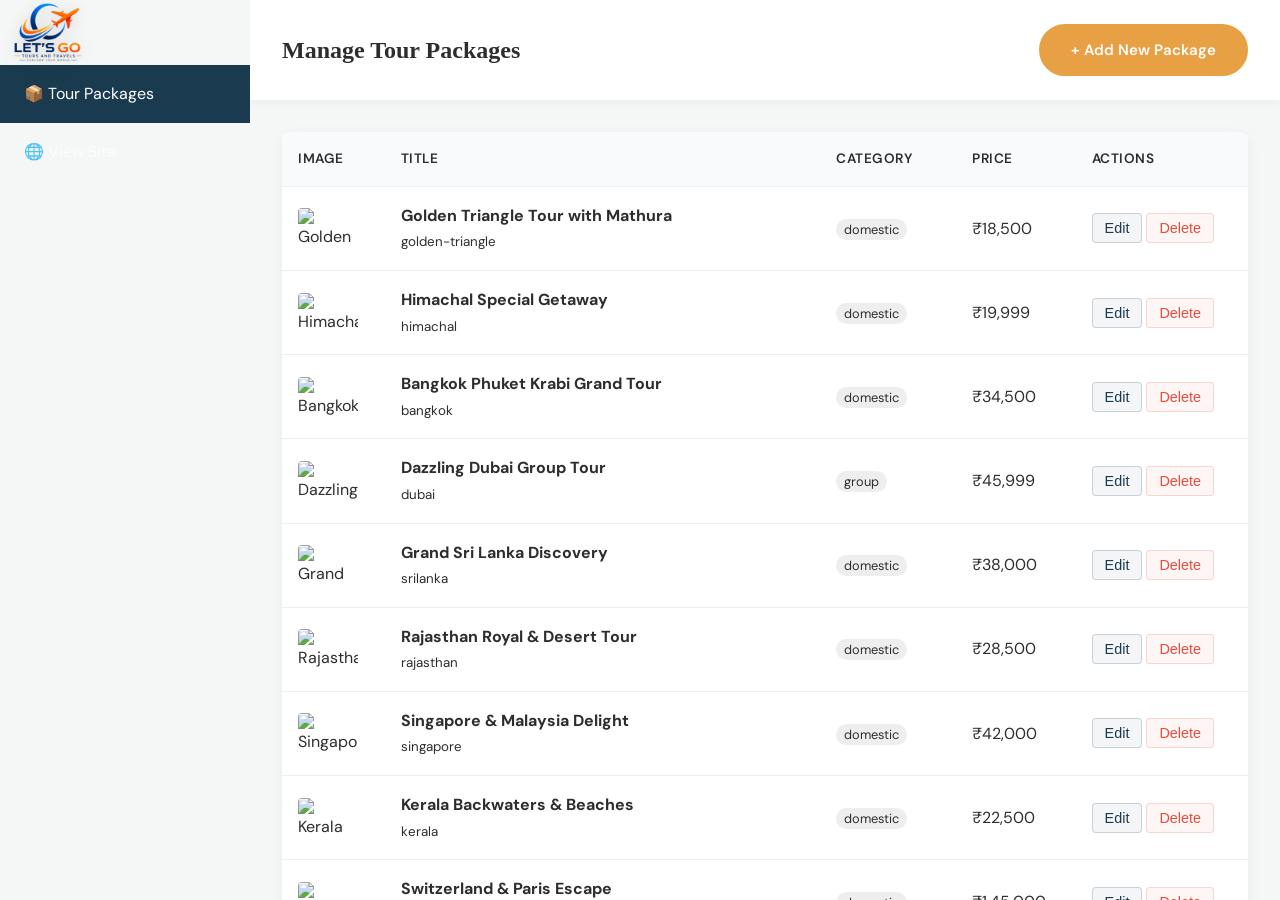
==== commit bfeff8ab: "Travel Agency Modernization: Standardized navigation, professionalized cards, and optimized filterin" ====
--- a/admin.html
+++ b/admin.html
@@ -4,7 +4,7 @@
 <head>
   <meta charset="UTF-8" />
   <meta name="viewport" content="width=device-width, initial-scale=1.0" />
-  <title>Admin Dashboard – Travel Horizon</title>
+  <title>Admin Dashboard – Let's Go Tours and Travels</title>
   <link rel="preconnect" href="https://fonts.googleapis.com" />
   <link rel="preconnect" href="https://fonts.gstatic.com" crossorigin />
   <link href="https://fonts.googleapis.com/css2?family=DM+Sans:wght@400;500;700&display=swap" rel="stylesheet" />
@@ -16,7 +16,7 @@
 
   <aside class="admin-sidebar">
     <a href="index.html" class="nav-logo">
-      <img src="travel_logo.png?v=2" alt="Travel Horizon Logo" class="nav-logo-img">
+      <img src="lets_go_logo.png?v=4" alt="Let's Go Tours and Travels Logo" class="nav-logo-img">
     </a>
     <ul class="admin-nav">
       <li><a href="admin.html" class="active">📦 Tour Packages</a></li>
@@ -76,7 +76,7 @@
               <input type="text" id="pkgPrice" required />
             </div>
             <div class="form-group">
-              <label>Meta Details (e.g. 🗓 4N 5D • Delhi · Agra)</label>
+              <label>Meta Details (e.g.  4N 5D • Delhi · Agra)</label>
               <input type="text" id="pkgMeta" required />
             </div>
             <div class="form-group">
--- a/css/style.css
+++ b/css/style.css
@@ -24,7 +24,7 @@
 html { scroll-behavior: smooth; font-size: 16px; }
 
 body {
-  font-family: 'Lora', Georgia, serif;
+  font-family: 'DM Sans', sans-serif;
   color: var(--text);
   background: var(--white);
   overflow-x: hidden;
@@ -81,12 +81,20 @@
 .btn-outline {
   background: transparent;
   color: var(--white);
-  border-color: rgba(255,255,255,0.7);
+  border: 1px solid rgba(255,255,255,0.7);
 }
 .btn-outline:hover {
   background: var(--white);
   color: var(--primary);
   border-color: var(--white);
+}
+.navbar.scrolled .btn-outline {
+  color: var(--primary);
+  border-color: var(--primary);
+}
+.navbar.scrolled .btn-outline:hover {
+  background: var(--primary);
+  color: var(--white);
 }
 
 .btn-dark {
@@ -134,15 +142,22 @@
   top: 0; left: 0; right: 0;
   z-index: 1000;
   padding: 0 24px;
-  background: var(--white);
-  box-shadow: 0 2px 10px rgba(0,0,0,0.05);
-  transition: var(--transition);
+  background: transparent;
+  border-bottom: 1px solid rgba(255,255,255,0.1);
+  transition: all 0.4s cubic-bezier(0.4, 0, 0.2, 1);
 }
 .navbar.scrolled {
   background: var(--white);
   box-shadow: 0 4px 20px rgba(0,0,0,0.1);
-  padding: 0 24px;
-}
+  padding: 8px 24px;
+  border-bottom: none;
+}
+
+/* Link colors based on navbar state */
+.navbar .nav-link { color: rgba(255,255,255,0.85); }
+.navbar.scrolled .nav-link { color: var(--text); }
+.navbar .nav-link:hover, .navbar .nav-link.active { color: var(--accent); }
+.navbar.scrolled .nav-link:hover, .navbar.scrolled .nav-link.active { color: var(--accent); }
 .nav-inner {
   max-width: 1240px;
   margin: 0 auto;
@@ -157,9 +172,15 @@
   gap: 10px;
 }
 .nav-logo-img {
-  height: 60px;
+  height: 65px;
   width: auto;
   object-fit: contain;
+  filter: drop-shadow(0 2px 8px rgba(0,0,0,0.15));
+  transition: var(--transition);
+}
+.navbar.scrolled .nav-logo-img {
+  height: 55px;
+  filter: none;
 }
 .nav-logo-icon {
   width: 42px; height: 42px;
@@ -175,6 +196,7 @@
   color: var(--white);
   line-height: 1.1;
 }
+.navbar.scrolled .nav-logo-text { color: var(--primary); }
 .nav-logo-text span {
   display: block;
   font-size: 10px;
@@ -313,6 +335,11 @@
 .tab-pane { display: none; animation: fadeIn 0.4s ease; }
 .tab-pane.active { display: block; }
 
+.tour-section { display: block; margin-bottom: 50px; scroll-margin-top: 100px; }
+.tour-gallery { display: grid; grid-template-columns: repeat(auto-fill, minmax(200px, 1fr)); gap: 16px; margin-bottom: 24px; }
+.tour-gallery img { width: 100%; height: 200px; object-fit: cover; border-radius: var(--radius); transition: transform 0.3s ease; cursor: pointer; }
+.tour-gallery img:hover { transform: scale(1.03); }
+
 .itinerary-day { margin-bottom: 24px; background: var(--off-white); padding: 24px; border-radius: var(--radius); }
 .itinerary-day h4 { font-family: 'DM Sans', sans-serif; color: var(--primary); margin-bottom: 12px; font-size: 18px; }
 
@@ -341,10 +368,11 @@
 .nav-hamburger span {
   display: block;
   width: 24px; height: 2px;
-  background: var(--primary);
+  background: var(--white);
   border-radius: 2px;
   transition: var(--transition);
 }
+.navbar.scrolled .nav-hamburger span { background: var(--primary); }
 
 /* ========== HERO ========== */
 .hero {
@@ -695,94 +723,104 @@
   gap: 28px;
 }
 .pkg-card {
-  border-radius: var(--radius);
+  border-radius: 20px;
   overflow: hidden;
-  box-shadow: 0 2px 16px rgba(0,0,0,0.08);
-  transition: var(--transition);
+  box-shadow: 0 10px 30px rgba(0,0,0,0.05);
+  transition: all 0.4s cubic-bezier(0.165, 0.84, 0.44, 1);
   background: var(--white);
-  border: 1px solid rgba(0,0,0,0.05);
-}
-.pkg-card:hover { transform: translateY(-6px); box-shadow: var(--shadow-lg); }
-
-.pkg-img-wrap { position: relative; height: 220px; overflow: hidden; }
-.pkg-img {
+  border: 1px solid rgba(0,0,0,0.06);
+  display: flex;
+  flex-direction: column;
+}
+.pkg-card:hover { 
+  transform: translateY(-8px); 
+  box-shadow: 0 20px 40px rgba(0,0,0,0.12);
+  border-color: var(--accent);
+}
+
+.pkg-img-wrap { position: relative; height: 240px; overflow: hidden; }
+.pkg-img, .pkg-placeholder {
   width: 100%; height: 100%;
   object-fit: cover;
-  transition: transform 0.5s ease;
-}
-.pkg-card:hover .pkg-img { transform: scale(1.06); }
+  transition: transform 0.8s cubic-bezier(0.165, 0.84, 0.44, 1);
+}
+.pkg-card:hover .pkg-img, .pkg-card:hover .pkg-placeholder { transform: scale(1.1); }
 
 .pkg-badge {
   position: absolute;
-  top: 14px; left: 14px;
+  top: 16px; left: 16px;
   background: var(--accent);
   color: var(--white);
   font-family: 'DM Sans', sans-serif;
-  font-size: 11px;
+  font-size: 10px;
   font-weight: 700;
-  padding: 4px 10px;
+  padding: 6px 14px;
   border-radius: 50px;
-  letter-spacing: 1px;
+  letter-spacing: 1.2px;
   text-transform: uppercase;
+  z-index: 2;
+  box-shadow: 0 4px 12px rgba(0,0,0,0.15);
 }
 .pkg-badge.group { background: var(--primary); }
 .pkg-badge.sale { background: #e74c3c; }
 
-.pkg-body { padding: 22px; }
+.pkg-body { padding: 24px; flex-grow: 1; display: flex; flex-direction: column; }
 .pkg-meta {
   display: flex;
   align-items: center;
-  gap: 16px;
-  margin-bottom: 10px;
+  gap: 12px;
+  margin-bottom: 12px;
 }
 .pkg-duration {
   font-family: 'DM Sans', sans-serif;
-  font-size: 13px;
-  color: var(--gray);
-  display: flex;
-  align-items: center;
-  gap: 5px;
+  font-size: 12px;
+  font-weight: 600;
+  color: var(--accent);
+  text-transform: uppercase;
+  letter-spacing: 0.5px;
 }
 .pkg-title {
-  font-size: 1.15rem;
-  color: var(--primary);
-  margin-bottom: 8px;
-  line-height: 1.3;
-}
-.pkg-locations {
-  font-family: 'DM Sans', sans-serif;
-  font-size: 13px;
-  color: var(--text-muted);
-  margin-bottom: 16px;
-  line-height: 1.5;
-}
-.pkg-footer {
-  display: flex;
-  align-items: center;
-  justify-content: space-between;
-  padding-top: 16px;
-  border-top: 1px solid var(--light-gray);
-}
-.pkg-price {
-  font-family: 'DM Sans', sans-serif;
-}
-.pkg-price .original {
-  font-size: 13px;
-  color: var(--gray);
-  text-decoration: line-through;
-}
-.pkg-price .current {
-  font-size: 1.4rem;
+  font-family: 'Playfair Display', serif;
+  font-size: 1.35rem;
   font-weight: 700;
   color: var(--primary);
-}
-.pkg-price .per { font-size: 12px; color: var(--gray); }
-
+  margin-bottom: 10px;
+  line-height: 1.2;
+}
+.pkg-locations {
+  font-family: 'DM Sans', sans-serif;
+  font-size: 14px;
+  color: var(--text-muted);
+  margin-bottom: 20px;
+  line-height: 1.6;
+  flex-grow: 1;
+}
+.pkg-footer {
+  display: flex;
+  align-items: center;
+  justify-content: space-between;
+  padding-top: 20px;
+  border-top: 1px solid rgba(0,0,0,0.05);
+}
+.pkg-price {
+  font-family: 'DM Sans', sans-serif;
+}
+.pkg-price .current {
+  font-size: 1.25rem;
+  font-weight: 800;
+  color: var(--primary);
+}
+.pkg-price .per {
+  font-size: 12px;
+  color: var(--text-muted);
+  font-weight: 400;
+}
 .pkg-btn {
-  padding: 9px 18px;
-  font-size: 13px;
-}
-
+  padding: 10px 20px;
+  font-size: 13px;
+  font-weight: 700;
+  border-radius: 12px;
+}
 /* Package placeholder images */
 .pkg-placeholder {
   width: 100%; height: 100%;
@@ -1275,7 +1313,14 @@
   box-shadow: 0 2px 12px rgba(0,0,0,0.06);
   position: sticky;
   top: 100px;
-}
+  max-height: calc(100vh - 120px);
+  overflow-y: auto;
+  scrollbar-width: thin;
+  scrollbar-color: var(--primary) transparent;
+}
+.filter-sidebar::-webkit-scrollbar { width: 5px; }
+.filter-sidebar::-webkit-scrollbar-thumb { background: var(--primary); border-radius: 10px; }
+
 .filter-sidebar h3 {
   font-size: 1.2rem;
   color: var(--primary);
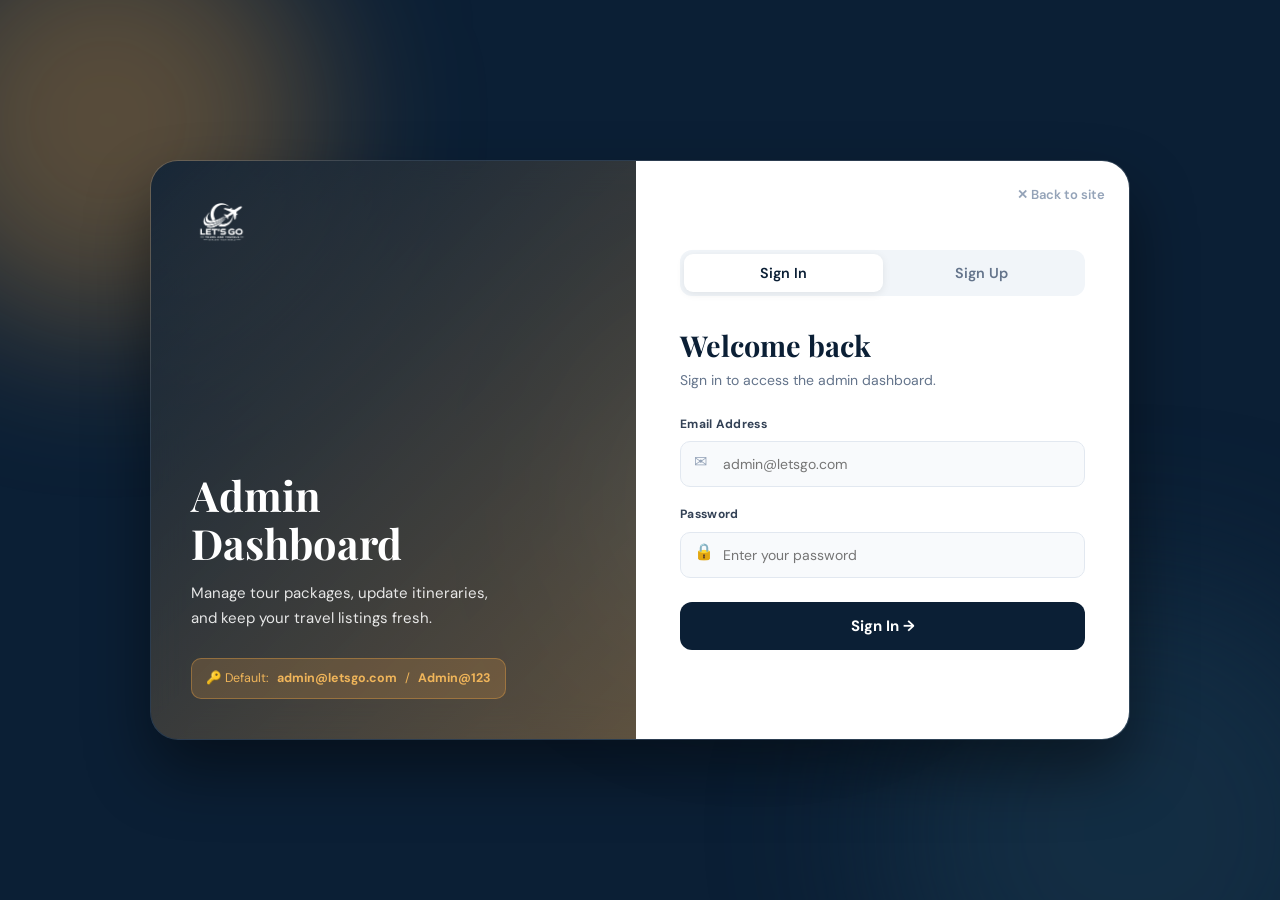
==== commit e954ad23: "adding categories and modifications" ====
--- a/admin.html
+++ b/admin.html
@@ -1,6 +1,5 @@
 <!DOCTYPE html>
 <html lang="en">
-
 <head>
   <meta charset="UTF-8" />
   <meta name="viewport" content="width=device-width, initial-scale=1.0" />
@@ -10,45 +9,103 @@
   <link href="https://fonts.googleapis.com/css2?family=DM+Sans:wght@400;500;700&display=swap" rel="stylesheet" />
   <link rel="stylesheet" href="css/style.css" />
   <link rel="stylesheet" href="css/admin.css" />
+  <script src="js/auth.js"></script>
+  <script>
+    if (!window.Auth || !window.Auth.isAuthenticated()) {
+      window.location.replace('login.html');
+    }
+  </script>
 </head>
-
 <body class="admin-body">
 
-  <aside class="admin-sidebar">
-    <a href="index.html" class="nav-logo">
-      <img src="lets_go_logo.png?v=4" alt="Let's Go Tours and Travels Logo" class="nav-logo-img">
+  <aside class="admin-sidebar" id="adminSidebar">
+    <a href="index.html" class="admin-sidebar-logo">
+      <img src="lets_go_logo.png?v=4" alt="Let's Go Tours and Travels Logo">
     </a>
+    <div class="admin-nav-label">Main Menu</div>
     <ul class="admin-nav">
-      <li><a href="admin.html" class="active">📦 Tour Packages</a></li>
-      <li><a href="index.html">🌐 View Site</a></li>
+      <li><a href="#" class="active" id="navPackages" onclick="switchAdminTab('packages')"><span class="nav-icon">📦</span> Tour Packages</a></li>
+      <li><a href="#" id="navCategories" onclick="switchAdminTab('categories')"><span class="nav-icon">🗂️</span> Categories & Places</a></li>
+      <li><a href="tours.html" target="_blank"><span class="nav-icon">🗺️</span> View Tours Page</a></li>
+      <li><a href="index.html" target="_blank"><span class="nav-icon">🌐</span> View Live Site</a></li>
     </ul>
+    <div class="admin-sidebar-footer">
+      <div class="admin-user-card">
+        <div class="admin-user-avatar" id="userAvatarInitial">A</div>
+        <div class="admin-user-info">
+          <div class="admin-user-name" id="sidebarUserName">Admin</div>
+          <div class="admin-user-role">Administrator</div>
+        </div>
+      </div>
+      <button class="admin-logout-btn" onclick="Auth.signOut()">
+        <span>⎋</span> Sign Out
+      </button>
+    </div>
   </aside>
 
   <main class="admin-main">
     <header class="admin-header">
-      <h1>Manage Tour Packages</h1>
-      <button class="btn btn-primary" onclick="openPackageModal()">+ Add New Package</button>
+      <button class="admin-mobile-toggle" onclick="document.getElementById('adminSidebar').classList.toggle('open')" aria-label="Toggle sidebar">☰</button>
+      <h1 id="adminMainTitle">Manage Tour Packages</h1>
+      <button class="btn btn-primary" id="adminMainActionBtn" onclick="openPackageModal()">+ Add New Package</button>
     </header>
+    <div class="admin-content">
+      
+      <!-- PACKAGES TAB -->
+      <div id="packagesTab">
+        <table class="admin-table">
+          <thead>
+            <tr>
+              <th>Image</th><th>Title</th><th>Category</th><th>Price</th><th>Actions</th>
+            </tr>
+          </thead>
+          <tbody id="packageTableBody"></tbody>
+        </table>
+      </div>
 
-    <div class="admin-content">
-      <table class="admin-table">
-        <thead>
-          <tr>
-            <th>Image</th>
-            <th>Title</th>
-            <th>Category</th>
-            <th>Price</th>
-            <th>Actions</th>
-          </tr>
-        </thead>
-        <tbody id="packageTableBody">
-          <!-- Dynamic rows go here -->
-        </tbody>
-      </table>
+      <!-- CATEGORIES TAB -->
+      <div id="categoriesTab" style="display:none;">
+        <div class="admin-categories-layout" style="display:grid; grid-template-columns:1fr 350px; gap:32px; align-items:start;">
+          
+          <div class="admin-cat-list">
+            <h3 style="margin-bottom:16px;font-size:1.2rem;color:var(--primary);">Current Destinations</h3>
+            
+            <h4 style="margin:24px 0 12px;font-size:1rem;color:var(--accent);">India</h4>
+            <div id="catListIndia" style="display:grid; gap:16px;"></div>
+
+            <h4 style="margin:32px 0 12px;font-size:1rem;color:var(--accent);">International</h4>
+            <div id="catListIntl" style="display:grid; gap:16px;"></div>
+          </div>
+
+          <div class="admin-cat-form-card" style="background:#fff; padding:24px; border-radius:12px; box-shadow:0 4px 20px rgba(0,0,0,0.06); border:1px solid #eee; position:sticky; top:100px;">
+            <h3 style="margin-bottom:20px;font-size:1.1rem;color:var(--primary);">Add New Destination</h3>
+            <form id="addCategoryForm">
+              <div class="form-group" style="margin-bottom:16px;">
+                <label style="font-size:0.8rem;font-weight:700;color:#64748b;text-transform:uppercase;margin-bottom:6px;display:block;">Destination Name</label>
+                <input type="text" id="catName" placeholder="e.g. Assam" required style="width:100%;padding:10px 12px;border:1.5px solid #e2e8f0;border-radius:8px;outline:none;" />
+              </div>
+              <div class="form-group" style="margin-bottom:16px;">
+                <label style="font-size:0.8rem;font-weight:700;color:#64748b;text-transform:uppercase;margin-bottom:6px;display:block;">Main Region</label>
+                <select id="catMainRegion" required style="width:100%;padding:10px 12px;border:1.5px solid #e2e8f0;border-radius:8px;outline:none;">
+                  <option value="india">India</option>
+                  <option value="international">International</option>
+                </select>
+              </div>
+              <div class="form-group" style="margin-bottom:24px;">
+                <label style="font-size:0.8rem;font-weight:700;color:#64748b;text-transform:uppercase;margin-bottom:6px;display:block;">Sub-Region Column</label>
+                <select id="catSubRegion" required style="width:100%;padding:10px 12px;border:1.5px solid #e2e8f0;border-radius:8px;outline:none;">
+                  <!-- Populated by JS -->
+                </select>
+              </div>
+              <button type="submit" class="btn btn-primary" style="width:100%;justify-content:center;">Add Destination</button>
+            </form>
+          </div>
+        </div>
+      </div>
+
     </div>
   </main>
 
-  <!-- Modal for Add/Edit Package -->
   <div class="admin-modal" id="packageModal">
     <div class="admin-modal-content">
       <div class="admin-modal-header">
@@ -57,124 +114,50 @@
       </div>
       <form id="packageForm">
         <input type="hidden" id="pkgId" />
-        <div class="form-sections" style="padding: 24px; overflow-y: auto; flex: 1;">
-
-          <h4
-            style="margin-top:0; margin-bottom:16px; font-family:'Playfair Display', serif; color:var(--primary); font-size:1.2rem;">
-            Basic Info</h4>
-          <div class="form-grid" style="padding:0; overflow:visible;">
-            <div class="form-group">
-              <label>Package ID (slug, e.g. goa-special)</label>
-              <input type="text" id="pkgSlug" required />
-            </div>
-            <div class="form-group">
-              <label>Title</label>
-              <input type="text" id="pkgTitle" required />
-            </div>
-            <div class="form-group">
-              <label>Price (e.g. ₹20,000)</label>
-              <input type="text" id="pkgPrice" required />
-            </div>
-            <div class="form-group">
-              <label>Meta Details (e.g.  4N 5D • Delhi · Agra)</label>
-              <input type="text" id="pkgMeta" required />
-            </div>
-            <div class="form-group">
-              <label>Departure City</label>
-              <input type="text" id="pkgDeparture" />
-            </div>
-            <div class="form-group">
-              <label>Category (for filtering, e.g. domestic, international, group)</label>
-              <input type="text" id="pkgCategory" value="domestic" />
-            </div>
-            <div class="form-group">
-              <label>Nights (e.g. Delhi 1N, Agra 1N)</label>
-              <input type="text" id="pkgNights" required />
-            </div>
-            <div class="form-group">
-              <label>Type (e.g. 5 Days / 4 Nights)</label>
-              <input type="text" id="pkgType" required />
-            </div>
-            <div class="form-group full-width">
-              <label>Hero Image URL</label>
-              <input type="url" id="pkgImage" required />
-            </div>
-            <div class="form-group full-width">
-              <label>Overview Text</label>
-              <textarea id="pkgOverview" rows="3" required></textarea>
-            </div>
+        <div class="form-sections" style="padding:24px;overflow-y:auto;flex:1;">
+          <h4 style="margin-top:0;margin-bottom:16px;font-family:'Playfair Display',serif;color:var(--primary);font-size:1.1rem;">Basic Info</h4>
+          <div class="form-grid" style="padding:0;overflow:visible;">
+            <div class="form-group"><label>Package ID (slug)</label><input type="text" id="pkgSlug" required /></div>
+            <div class="form-group"><label>Title</label><input type="text" id="pkgTitle" required /></div>
+            <div class="form-group"><label>Price (e.g. ₹20,000)</label><input type="text" id="pkgPrice" required /></div>
+            <div class="form-group"><label>Meta Details</label><input type="text" id="pkgMeta" required /></div>
+            <div class="form-group"><label>Departure City</label><input type="text" id="pkgDeparture" /></div>
+            <div class="form-group"><label>Category (domestic/international/group)</label><input type="text" id="pkgCategory" value="domestic" /></div>
+            <div class="form-group"><label>Region (e.g. North India, Europe)</label><input type="text" id="pkgRegion" /></div>
+            <div class="form-group"><label>Style (e.g. Hill Stations, Adventure)</label><input type="text" id="pkgStyle" /></div>
+            <div class="form-group"><label>Nights</label><input type="text" id="pkgNights" required /></div>
+            <div class="form-group"><label>Type (e.g. 5 Days / 4 Nights)</label><input type="text" id="pkgType" required /></div>
+            <div class="form-group full-width"><label>Hero Image URL</label><input type="url" id="pkgImage" required /></div>
+            <div class="form-group full-width"><label>Overview Text</label><textarea id="pkgOverview" rows="3" required></textarea></div>
           </div>
-
-          <hr style="margin:32px 0; border:0; border-top:1px solid #eee;" />
-
-          <h4
-            style="margin-top:0; margin-bottom:16px; font-family:'Playfair Display', serif; color:var(--primary); font-size:1.2rem;">
-            Expectations & Suggestions</h4>
-          <div class="dynamic-list-section">
-            <div style="display:flex; justify-content:space-between; align-items:center; margin-bottom:12px;">
-              <h4 style="margin:0;">What to Expect</h4>
-              <button type="button" class="btn btn-outline" style="padding:4px 12px; font-size:0.85rem;"
-                onclick="addListStringItem('expectList')">+ Add Expectation</button>
-            </div>
-            <div id="expectList" class="dynamic-string-list"></div>
-          </div>
-
-          <hr style="margin:24px 0; border:0; border-top:1px solid #eee;" />
-
-          <div class="dynamic-list-section">
-            <div style="display:flex; justify-content:space-between; align-items:center; margin-bottom:12px;">
-              <h4 style="margin:0;">Suggestions</h4>
-              <button type="button" class="btn btn-outline" style="padding:4px 12px; font-size:0.85rem;"
-                onclick="addListStringItem('suggestionsList')">+ Add Suggestion</button>
-            </div>
-            <div id="suggestionsList" class="dynamic-string-list"></div>
-          </div>
-
-          <hr style="margin:32px 0; border:0; border-top:1px solid #eee;" />
-
-          <div style="display:flex; justify-content:space-between; align-items:center; margin-bottom:16px;">
-            <h4 style="margin:0; font-family:'Playfair Display', serif; color:var(--primary); font-size:1.2rem;">
-              Itinerary Days</h4>
-            <button type="button" class="btn btn-outline" style="padding:4px 12px; font-size:0.85rem;"
-              onclick="addItineraryDay()">+ Add Day</button>
+          <hr style="margin:24px 0;border:0;border-top:1px solid #eee;" />
+          <h4 style="margin-top:0;margin-bottom:12px;font-size:1rem;">What to Expect</h4>
+          <div style="display:flex;justify-content:flex-end;margin-bottom:8px;"><button type="button" class="btn btn-outline" style="padding:4px 12px;font-size:0.82rem;" onclick="addListStringItem('expectList')">+ Add</button></div>
+          <div id="expectList" class="dynamic-string-list"></div>
+          <hr style="margin:20px 0;border:0;border-top:1px solid #eee;" />
+          <h4 style="margin-top:0;margin-bottom:12px;font-size:1rem;">Suggestions</h4>
+          <div style="display:flex;justify-content:flex-end;margin-bottom:8px;"><button type="button" class="btn btn-outline" style="padding:4px 12px;font-size:0.82rem;" onclick="addListStringItem('suggestionsList')">+ Add</button></div>
+          <div id="suggestionsList" class="dynamic-string-list"></div>
+          <hr style="margin:24px 0;border:0;border-top:1px solid #eee;" />
+          <div style="display:flex;justify-content:space-between;align-items:center;margin-bottom:12px;">
+            <h4 style="margin:0;font-family:'Playfair Display',serif;color:var(--primary);font-size:1.1rem;">Itinerary Days</h4>
+            <button type="button" class="btn btn-outline" style="padding:4px 12px;font-size:0.82rem;" onclick="addItineraryDay()">+ Add Day</button>
           </div>
           <div id="itineraryList"></div>
-
-          <hr style="margin:32px 0; border:0; border-top:1px solid #eee;" />
-
-          <h4
-            style="margin-top:0; margin-bottom:16px; font-family:'Playfair Display', serif; color:var(--primary); font-size:1.2rem;">
-            Inclusions & Exclusions</h4>
-          <div class="dynamic-list-section">
-            <div style="display:flex; justify-content:space-between; align-items:center; margin-bottom:12px;">
-              <h4 style="margin:0;">Inclusions</h4>
-              <button type="button" class="btn btn-outline" style="padding:4px 12px; font-size:0.85rem;"
-                onclick="addListStringItem('inclusionsList')">+ Add Inclusion</button>
-            </div>
-            <div id="inclusionsList" class="dynamic-string-list"></div>
-          </div>
-
-          <hr style="margin:24px 0; border:0; border-top:1px solid #eee;" />
-
-          <div class="dynamic-list-section">
-            <div style="display:flex; justify-content:space-between; align-items:center; margin-bottom:12px;">
-              <h4 style="margin:0;">Exclusions</h4>
-              <button type="button" class="btn btn-outline" style="padding:4px 12px; font-size:0.85rem;"
-                onclick="addListStringItem('exclusionsList')">+ Add Exclusion</button>
-            </div>
-            <div id="exclusionsList" class="dynamic-string-list"></div>
-          </div>
-
-          <hr style="margin:32px 0; border:0; border-top:1px solid #eee;" />
-
-          <div style="display:flex; justify-content:space-between; align-items:center; margin-bottom:16px;">
-            <h4 style="margin:0; font-family:'Playfair Display', serif; color:var(--primary); font-size:1.2rem;">
-              Frequently Asked Questions</h4>
-            <button type="button" class="btn btn-outline" style="padding:4px 12px; font-size:0.85rem;"
-              onclick="addFAQ()">+ Add FAQ</button>
+          <hr style="margin:24px 0;border:0;border-top:1px solid #eee;" />
+          <h4 style="margin-top:0;margin-bottom:12px;font-size:1rem;">Inclusions</h4>
+          <div style="display:flex;justify-content:flex-end;margin-bottom:8px;"><button type="button" class="btn btn-outline" style="padding:4px 12px;font-size:0.82rem;" onclick="addListStringItem('inclusionsList')">+ Add</button></div>
+          <div id="inclusionsList" class="dynamic-string-list"></div>
+          <hr style="margin:20px 0;border:0;border-top:1px solid #eee;" />
+          <h4 style="margin-top:0;margin-bottom:12px;font-size:1rem;">Exclusions</h4>
+          <div style="display:flex;justify-content:flex-end;margin-bottom:8px;"><button type="button" class="btn btn-outline" style="padding:4px 12px;font-size:0.82rem;" onclick="addListStringItem('exclusionsList')">+ Add</button></div>
+          <div id="exclusionsList" class="dynamic-string-list"></div>
+          <hr style="margin:24px 0;border:0;border-top:1px solid #eee;" />
+          <div style="display:flex;justify-content:space-between;align-items:center;margin-bottom:12px;">
+            <h4 style="margin:0;font-family:'Playfair Display',serif;color:var(--primary);font-size:1.1rem;">FAQs</h4>
+            <button type="button" class="btn btn-outline" style="padding:4px 12px;font-size:0.82rem;" onclick="addFAQ()">+ Add FAQ</button>
           </div>
           <div id="faqList"></div>
-
         </div>
         <div class="admin-modal-footer">
           <button type="button" class="btn btn-outline" onclick="closePackageModal()">Cancel</button>
@@ -186,6 +169,16 @@
 
   <script src="js/tourData.js"></script>
   <script src="js/admin.js"></script>
+  <script>
+    (function () {
+      var user = window.Auth && window.Auth.getAdminUser();
+      if (user) {
+        var nameEl = document.getElementById('sidebarUserName');
+        var initEl = document.getElementById('userAvatarInitial');
+        if (nameEl) nameEl.textContent = user.name || user.email;
+        if (initEl) initEl.textContent = (user.name || user.email || 'A')[0].toUpperCase();
+      }
+    })();
+  </script>
 </body>
-
 </html>
--- a/css/style.css
+++ b/css/style.css
@@ -142,22 +142,31 @@
   top: 0; left: 0; right: 0;
   z-index: 1000;
   padding: 0 24px;
-  background: transparent;
-  border-bottom: 1px solid rgba(255,255,255,0.1);
+  /* Glassmorphic dark gradient — blends with dark AND light backgrounds */
+  background: linear-gradient(180deg, rgba(10,25,45,0.72) 0%, rgba(10,25,45,0.45) 100%);
+  backdrop-filter: blur(14px);
+  -webkit-backdrop-filter: blur(14px);
+  border-bottom: 1px solid rgba(255,255,255,0.08);
   transition: all 0.4s cubic-bezier(0.4, 0, 0.2, 1);
 }
+
+/* When page is scrolled — switch to clean solid white */
 .navbar.scrolled {
-  background: var(--white);
-  box-shadow: 0 4px 20px rgba(0,0,0,0.1);
+  background: rgba(255, 255, 255, 0.97);
+  backdrop-filter: blur(20px);
+  -webkit-backdrop-filter: blur(20px);
+  box-shadow: 0 4px 24px rgba(0,0,0,0.10);
   padding: 8px 24px;
-  border-bottom: none;
-}
-
-/* Link colors based on navbar state */
-.navbar .nav-link { color: rgba(255,255,255,0.85); }
+  border-bottom: 1px solid rgba(0,0,0,0.06);
+}
+
+/* Link colors — white on transparent, dark on scrolled */
+.navbar .nav-link { color: rgba(255,255,255,0.9); }
 .navbar.scrolled .nav-link { color: var(--text); }
-.navbar .nav-link:hover, .navbar .nav-link.active { color: var(--accent); }
-.navbar.scrolled .nav-link:hover, .navbar.scrolled .nav-link.active { color: var(--accent); }
+.navbar .nav-link:hover,
+.navbar .nav-link.active { color: var(--accent); }
+.navbar.scrolled .nav-link:hover,
+.navbar.scrolled .nav-link.active { color: var(--accent); }
 .nav-inner {
   max-width: 1240px;
   margin: 0 auto;
@@ -175,7 +184,7 @@
   height: 65px;
   width: auto;
   object-fit: contain;
-  filter: drop-shadow(0 2px 8px rgba(0,0,0,0.15));
+  filter: drop-shadow(0 2px 8px rgba(0,0,0,0.15)) brightness(0) invert(1);
   transition: var(--transition);
 }
 .navbar.scrolled .nav-logo-img {
@@ -368,7 +377,7 @@
 .nav-hamburger span {
   display: block;
   width: 24px; height: 2px;
-  background: var(--white);
+  background: rgba(255,255,255,0.9);
   border-radius: 2px;
   transition: var(--transition);
 }
--- a/css/admin.css
+++ b/css/admin.css
@@ -1,55 +1,205 @@
-/* Admin Dashboard Styles */
+/* =========================================================
+   ADMIN DASHBOARD STYLES — Let's Go Tours and Travels
+   ========================================================= */
+
+/* ── Layout ── */
 .admin-body {
   display: flex;
   margin: 0;
   font-family: 'DM Sans', sans-serif;
-  background-color: #f4f7f6;
+  background-color: #f0f2f5;
   height: 100vh;
   overflow: hidden;
 }
 
+/* =========================================================
+   NAVY BLUE SIDEBAR
+   ========================================================= */
 .admin-sidebar {
-  width: 250px;
-  background-color: var(--text-dark);
-  color: white;
+  width: 260px;
+  flex-shrink: 0;
+  background: linear-gradient(160deg, #0b1f35 0%, #102d4a 50%, #0d2540 100%);
+  color: #fff;
   display: flex;
   flex-direction: column;
-}
-
-.admin-brand {
-  padding: 24px;
+  position: relative;
+  box-shadow: 4px 0 24px rgba(0, 0, 0, 0.3);
+  overflow: hidden;
+  transition: width 0.3s ease;
+}
+
+/* Subtle dot pattern overlay */
+.admin-sidebar::before {
+  content: '';
+  position: absolute;
+  inset: 0;
+  background-image: radial-gradient(circle, rgba(255,255,255,0.04) 1px, transparent 1px);
+  background-size: 28px 28px;
+  pointer-events: none;
+  z-index: 0;
+}
+
+/* Keep children above the overlay */
+.admin-sidebar > * { position: relative; z-index: 1; }
+
+/* ── Logo / Brand Area ── */
+.admin-sidebar-logo {
+  padding: 24px 20px;
   display: flex;
   align-items: center;
   gap: 12px;
-  background-color: rgba(0, 0, 0, 0.2);
-}
-
-.admin-brand h2 {
-  margin: 0;
-  font-size: 1.2rem;
-  font-family: 'Playfair Display', serif;
-}
-
+  background: rgba(0, 0, 0, 0.2);
+  border-bottom: 1px solid rgba(255, 255, 255, 0.07);
+  text-decoration: none;
+  flex-shrink: 0;
+}
+
+.admin-sidebar-logo img {
+  height: 34px;
+  filter: brightness(0) invert(1);
+}
+
+/* ── Section Label ── */
+.admin-nav-label {
+  padding: 20px 20px 6px;
+  font-size: 0.65rem;
+  font-weight: 700;
+  letter-spacing: 1.8px;
+  text-transform: uppercase;
+  color: rgba(255, 255, 255, 0.3);
+  flex-shrink: 0;
+}
+
+/* ── Navigation ── */
 .admin-nav {
   list-style: none;
-  padding: 0;
+  padding: 4px 12px 12px;
   margin: 0;
   flex: 1;
+  overflow-y: auto;
 }
 
 .admin-nav li a {
-  display: block;
-  padding: 16px 24px;
-  color: rgba(255, 255, 255, 0.7);
+  display: flex;
+  align-items: center;
+  gap: 12px;
+  padding: 11px 16px;
+  color: rgba(255, 255, 255, 0.65);
   text-decoration: none;
-  transition: all 0.3s ease;
-}
-
-.admin-nav li a:hover, .admin-nav li a.active {
-  background-color: var(--primary);
-  color: white;
-}
-
+  border-radius: 10px;
+  font-size: 0.9rem;
+  font-weight: 500;
+  transition: all 0.22s ease;
+  position: relative;
+  margin-bottom: 2px;
+  border-left: 3px solid transparent;
+}
+
+.admin-nav li a .nav-icon {
+  font-size: 1.1rem;
+  width: 22px;
+  text-align: center;
+  flex-shrink: 0;
+}
+
+.admin-nav li a:hover {
+  background: rgba(255, 255, 255, 0.09);
+  color: #fff;
+  border-left-color: rgba(232, 160, 69, 0.6);
+  transform: translateX(3px);
+}
+
+.admin-nav li a.active {
+  background: rgba(232, 160, 69, 0.18);
+  color: #f0b55a;
+  border-left-color: #e8a045;
+  font-weight: 600;
+}
+
+.admin-nav li a.active .nav-icon {
+  filter: drop-shadow(0 0 6px rgba(232, 160, 69, 0.5));
+}
+
+/* ── Sidebar Footer (User info + Logout) ── */
+.admin-sidebar-footer {
+  flex-shrink: 0;
+  border-top: 1px solid rgba(255, 255, 255, 0.07);
+  padding: 16px;
+  background: rgba(0, 0, 0, 0.2);
+}
+
+.admin-user-card {
+  display: flex;
+  align-items: center;
+  gap: 12px;
+  margin-bottom: 12px;
+  padding: 10px 12px;
+  background: rgba(255, 255, 255, 0.06);
+  border-radius: 10px;
+}
+
+.admin-user-avatar {
+  width: 36px;
+  height: 36px;
+  border-radius: 50%;
+  background: linear-gradient(135deg, #e8a045, #f0b55a);
+  display: flex;
+  align-items: center;
+  justify-content: center;
+  font-weight: 700;
+  font-size: 0.95rem;
+  color: #fff;
+  flex-shrink: 0;
+}
+
+.admin-user-info {
+  overflow: hidden;
+}
+
+.admin-user-name {
+  font-size: 0.85rem;
+  font-weight: 600;
+  color: #fff;
+  white-space: nowrap;
+  overflow: hidden;
+  text-overflow: ellipsis;
+}
+
+.admin-user-role {
+  font-size: 0.72rem;
+  color: rgba(255, 255, 255, 0.45);
+  margin-top: 1px;
+}
+
+.admin-logout-btn {
+  display: flex;
+  align-items: center;
+  justify-content: center;
+  gap: 8px;
+  width: 100%;
+  padding: 9px 14px;
+  background: rgba(231, 76, 60, 0.12);
+  color: #ff7b72;
+  border: 1px solid rgba(231, 76, 60, 0.25);
+  border-radius: 10px;
+  font-family: 'DM Sans', sans-serif;
+  font-size: 0.85rem;
+  font-weight: 600;
+  cursor: pointer;
+  transition: all 0.2s ease;
+  text-decoration: none;
+}
+
+.admin-logout-btn:hover {
+  background: rgba(231, 76, 60, 0.25);
+  border-color: rgba(231, 76, 60, 0.5);
+  color: #fff;
+  transform: translateY(-1px);
+}
+
+/* =========================================================
+   MAIN CONTENT AREA
+   ========================================================= */
 .admin-main {
   flex: 1;
   display: flex;
@@ -58,95 +208,99 @@
 }
 
 .admin-header {
-  background: white;
-  padding: 24px 32px;
+  background: #fff;
+  padding: 20px 32px;
   display: flex;
   justify-content: space-between;
   align-items: center;
-  box-shadow: 0 2px 10px rgba(0,0,0,0.05);
+  box-shadow: 0 2px 10px rgba(0,0,0,0.06);
+  flex-shrink: 0;
 }
 
 .admin-header h1 {
   margin: 0;
-  font-size: 1.5rem;
-  color: var(--text-dark);
+  font-size: 1.4rem;
+  color: #0b1f35;
 }
 
 .admin-content {
-  padding: 32px;
-}
-
+  padding: 28px 32px;
+}
+
+/* =========================================================
+   TABLE
+   ========================================================= */
 .admin-table {
   width: 100%;
-  background: white;
-  border-radius: 8px;
-  box-shadow: 0 4px 15px rgba(0,0,0,0.05);
+  background: #fff;
+  border-radius: 12px;
+  box-shadow: 0 4px 20px rgba(0,0,0,0.06);
   border-collapse: collapse;
   overflow: hidden;
 }
 
-.admin-table th, .admin-table td {
-  padding: 16px;
+.admin-table th,
+.admin-table td {
+  padding: 14px 16px;
   text-align: left;
-  border-bottom: 1px solid #eee;
+  border-bottom: 1px solid #f0f2f5;
 }
 
 .admin-table th {
-  background-color: #f9fafb;
+  background-color: #f8f9fb;
   font-weight: 600;
-  color: var(--text-light);
+  color: #64748b;
   text-transform: uppercase;
-  font-size: 0.85rem;
-  letter-spacing: 0.5px;
-}
-
-.admin-table td {
-  color: var(--text-dark);
-  vertical-align: middle;
-}
+  font-size: 0.78rem;
+  letter-spacing: 0.6px;
+}
+
+.admin-table td { color: #1e293b; vertical-align: middle; }
+
+.admin-table tr:last-child td { border-bottom: none; }
+
+.admin-table tr:hover td { background: #fafbff; }
 
 .admin-table img {
   width: 60px;
   height: 40px;
   object-fit: cover;
-  border-radius: 4px;
-}
-
+  border-radius: 6px;
+}
+
+/* ── Action Buttons ── */
 .action-btn {
   background: none;
-  border: none;
+  border: 1px solid transparent;
   cursor: pointer;
-  padding: 6px 12px;
-  font-size: 0.9rem;
-  border-radius: 4px;
+  padding: 6px 14px;
+  font-size: 0.85rem;
+  border-radius: 8px;
   transition: all 0.2s ease;
   font-weight: 500;
-  border: 1px solid transparent;
-}
-
-.edit-btn { 
-  color: var(--primary); 
-  background: rgba(30, 61, 89, 0.05); 
-  border-color: rgba(30, 61, 89, 0.2);
-}
-.edit-btn:hover { 
-  background: var(--primary); 
-  color: white; 
-}
-.delete-btn { 
-  color: #e74c3c; 
-  background: rgba(231, 76, 60, 0.05);
+  font-family: 'DM Sans', sans-serif;
+}
+
+.edit-btn {
+  color: #0b1f35;
+  background: rgba(11, 31, 53, 0.06);
+  border-color: rgba(11, 31, 53, 0.15);
+}
+.edit-btn:hover { background: #0b1f35; color: #fff; }
+
+.delete-btn {
+  color: #e74c3c;
+  background: rgba(231, 76, 60, 0.06);
   border-color: rgba(231, 76, 60, 0.2);
 }
-.delete-btn:hover { 
-  background: #e74c3c; 
-  color: white; 
-}
-
-/* Modal Styles */
+.delete-btn:hover { background: #e74c3c; color: #fff; }
+
+/* =========================================================
+   MODAL
+   ========================================================= */
 .admin-modal {
   position: fixed;
-  top: 0; left: 0; right: 0; bottom: 0;
+  inset: 0;
   background: rgba(0,0,0,0.5);
   display: none;
   justify-content: center;
@@ -155,34 +309,30 @@
   backdrop-filter: blur(4px);
 }
 
-.admin-modal.active {
-  display: flex;
-}
+.admin-modal.active { display: flex; }
 
 .admin-modal-content {
-  background: white;
+  background: #fff;
   width: 90%;
-  max-width: 600px;
+  max-width: 620px;
   max-height: 90vh;
   display: flex;
   flex-direction: column;
-  border-radius: 12px;
-  box-shadow: 0 10px 30px rgba(0,0,0,0.2);
+  border-radius: 16px;
+  box-shadow: 0 20px 60px rgba(0,0,0,0.25);
   overflow: hidden;
 }
 
 .admin-modal-header {
-  padding: 20px 24px;
-  background: #f9fafb;
+  padding: 18px 24px;
+  background: #f8f9fb;
   display: flex;
   justify-content: space-between;
   align-items: center;
   border-bottom: 1px solid #eee;
 }
 
-.admin-modal-header h3 {
-  margin: 0;
-}
+.admin-modal-header h3 { margin: 0; font-size: 1.1rem; color: #0b1f35; }
 
 #packageForm {
   display: flex;
@@ -196,9 +346,12 @@
   border: none;
   font-size: 1.2rem;
   cursor: pointer;
-  color: var(--text-light);
-}
-
+  color: #94a3b8;
+  transition: color 0.2s;
+}
+.close-btn:hover { color: #e74c3c; }
+
+/* ── Form Grid ── */
 .form-grid {
   padding: 24px;
   display: grid;
@@ -207,97 +360,223 @@
   overflow-y: auto;
 }
 
-.form-group {
-  display: flex;
-  flex-direction: column;
-}
-
-.form-group.full-width {
-  grid-column: 1 / -1;
-}
+.form-group { display: flex; flex-direction: column; }
+
+.form-group.full-width { grid-column: 1 / -1; }
 
 .form-group label {
   margin-bottom: 6px;
-  font-size: 0.85rem;
-  font-weight: 500;
-  color: var(--text-dark);
-}
-
-.form-group input, .form-group textarea {
+  font-size: 0.82rem;
+  font-weight: 600;
+  color: #334155;
+}
+
+.form-group input,
+.form-group textarea {
   padding: 10px 12px;
-  border: 1px solid #ddd;
-  border-radius: 6px;
+  border: 1.5px solid #e2e8f0;
+  border-radius: 8px;
   font-family: inherit;
-}
-
-.form-group input:focus, .form-group textarea:focus {
+  font-size: 0.9rem;
+  transition: border-color 0.2s, box-shadow 0.2s;
+}
+
+.form-group input:focus,
+.form-group textarea:focus {
   outline: none;
-  border-color: var(--primary);
+  border-color: #0b1f35;
+  box-shadow: 0 0 0 3px rgba(11,31,53,0.08);
 }
 
 .admin-modal-footer {
-  padding: 20px 24px;
-  background: #f9fafb;
+  padding: 16px 24px;
+  background: #f8f9fb;
   border-top: 1px solid #eee;
   display: flex;
   justify-content: flex-end;
   gap: 12px;
 }
 
-/* Fix btn-outline in modal (white background) */
 .admin-modal .btn-outline {
-  color: var(--primary);
-  border-color: var(--primary);
+  color: #0b1f35;
+  border-color: #0b1f35;
   background: transparent;
 }
 .admin-modal .btn-outline:hover {
-  background: var(--primary);
-  color: var(--white);
-}
-
-
-/* Dynamic List Items */
+  background: #0b1f35;
+  color: #fff;
+}
+
+/* ── Dynamic Card Items (Itinerary, FAQ) ── */
 .dynamic-item {
-  background: #f9fafb;
-  border: 1px solid #eee;
-  padding: 16px;
-  border-radius: 8px;
+  background: #f8fafc;
+  border: 1.5px solid #e2e8f0;
+  padding: 18px 16px 14px;
+  border-radius: 12px;
   margin-bottom: 12px;
   position: relative;
+  transition: border-color 0.2s, box-shadow 0.2s;
+}
+.dynamic-item:hover {
+  border-color: #cbd5e1;
+  box-shadow: 0 2px 10px rgba(0,0,0,0.05);
 }
 
 .dynamic-item .remove-btn {
   position: absolute;
   top: 12px;
   right: 12px;
-  background: rgba(231, 76, 60, 0.1);
+  background: rgba(231,76,60,0.08);
   color: #e74c3c;
-  border: none;
-  width: 24px;
-  height: 24px;
+  border: 1px solid rgba(231,76,60,0.2);
+  width: 28px;
+  height: 28px;
   border-radius: 50%;
+  display: flex;
+  align-items: center;
+  justify-content: center;
+  cursor: pointer;
+  font-size: 0.75rem;
+  transition: all 0.2s;
+  flex-shrink: 0;
+  line-height: 1;
+}
+.dynamic-item .remove-btn:hover {
+  background: #e74c3c;
+  border-color: #e74c3c;
+  color: #fff;
+  transform: scale(1.1);
+}
+
+/* Inputs inside dynamic card items */
+.dynamic-item .form-group {
+  margin-bottom: 12px;
+}
+.dynamic-item .form-group:last-child {
+  margin-bottom: 0;
+}
+.dynamic-item .form-group label {
+  display: block;
+  font-size: 0.75rem;
+  font-weight: 700;
+  color: #64748b;
+  text-transform: uppercase;
+  letter-spacing: 0.5px;
+  margin-bottom: 6px;
+}
+.dynamic-item input[type="text"],
+.dynamic-item textarea {
+  width: 100%;
+  padding: 10px 12px;
+  border: 1.5px solid #e2e8f0;
+  border-radius: 8px;
+  font-family: 'DM Sans', sans-serif;
+  font-size: 0.88rem;
+  color: #1e293b;
+  background: #fff;
+  transition: border-color 0.22s, box-shadow 0.22s;
+  outline: none;
+  resize: vertical;
+  box-sizing: border-box;
+}
+.dynamic-item input[type="text"]:focus,
+.dynamic-item textarea:focus {
+  border-color: #e8a045;
+  box-shadow: 0 0 0 3px rgba(232,160,69,0.12);
+  background: #fff;
+}
+
+/* ── Inline String Items (single-line list rows) ── */
+.dynamic-string-item {
+  display: flex;
+  align-items: center;
+  gap: 8px;
+  margin-bottom: 8px;
+}
+
+.dynamic-string-item input {
+  flex: 1;
+  padding: 10px 12px;
+  border: 1.5px solid #e2e8f0;
+  border-radius: 8px;
+  font-family: 'DM Sans', sans-serif;
+  font-size: 0.88rem;
+  color: #1e293b;
+  background: #f8fafc;
+  outline: none;
+  transition: border-color 0.22s, box-shadow 0.22s, background 0.22s;
+  min-width: 0;
+}
+.dynamic-string-item input:focus {
+  border-color: #e8a045;
+  background: #fff;
+  box-shadow: 0 0 0 3px rgba(232,160,69,0.12);
+}
+.dynamic-string-item input::placeholder {
+  color: #cbd5e1;
+}
+
+.dynamic-string-item .remove-btn {
+  flex-shrink: 0;
+  background: rgba(231,76,60,0.08);
+  color: #e74c3c;
+  border: 1px solid rgba(231,76,60,0.2);
+  border-radius: 8px;
+  width: 32px;
+  height: 36px;
   display: flex;
   align-items: center;
   justify-content: center;
   cursor: pointer;
   font-size: 0.8rem;
-}
-
-.dynamic-string-item {
-  display: flex;
-  gap: 8px;
-  margin-bottom: 8px;
-}
-
-.dynamic-string-item input {
-  flex: 1;
-}
-
-.dynamic-string-item .remove-btn {
-  background: rgba(231, 76, 60, 0.1);
-  color: #e74c3c;
-  border: none;
-  border-radius: 4px;
-  padding: 0 12px;
-  cursor: pointer;
-}
+  transition: all 0.2s;
+  line-height: 1;
+}
+.dynamic-string-item .remove-btn:hover {
+  background: #e74c3c;
+  border-color: #e74c3c;
+  color: #fff;
+}
+
+/* =========================================================
+   RESPONSIVE — MOBILE SIDEBAR
+   ========================================================= */
+@media (max-width: 768px) {
+  .admin-body { position: relative; }
+
+  .admin-sidebar {
+    position: fixed;
+    top: 0; left: 0; bottom: 0;
+    z-index: 999;
+    width: 260px;
+    transform: translateX(-100%);
+    transition: transform 0.3s ease;
+  }
+
+  .admin-sidebar.open { transform: translateX(0); }
+
+  .admin-main { width: 100%; }
+
+  .admin-header {
+    padding: 16px 20px;
+  }
+
+  .admin-content { padding: 20px; }
+
+  /* Hamburger toggle for mobile */
+  .admin-mobile-toggle {
+    display: flex;
+    align-items: center;
+    gap: 8px;
+    background: none;
+    border: none;
+    font-size: 1.5rem;
+    cursor: pointer;
+    color: #0b1f35;
+    padding: 4px;
+  }
+}
+
+@media (min-width: 769px) {
+  .admin-mobile-toggle { display: none; }
+}
